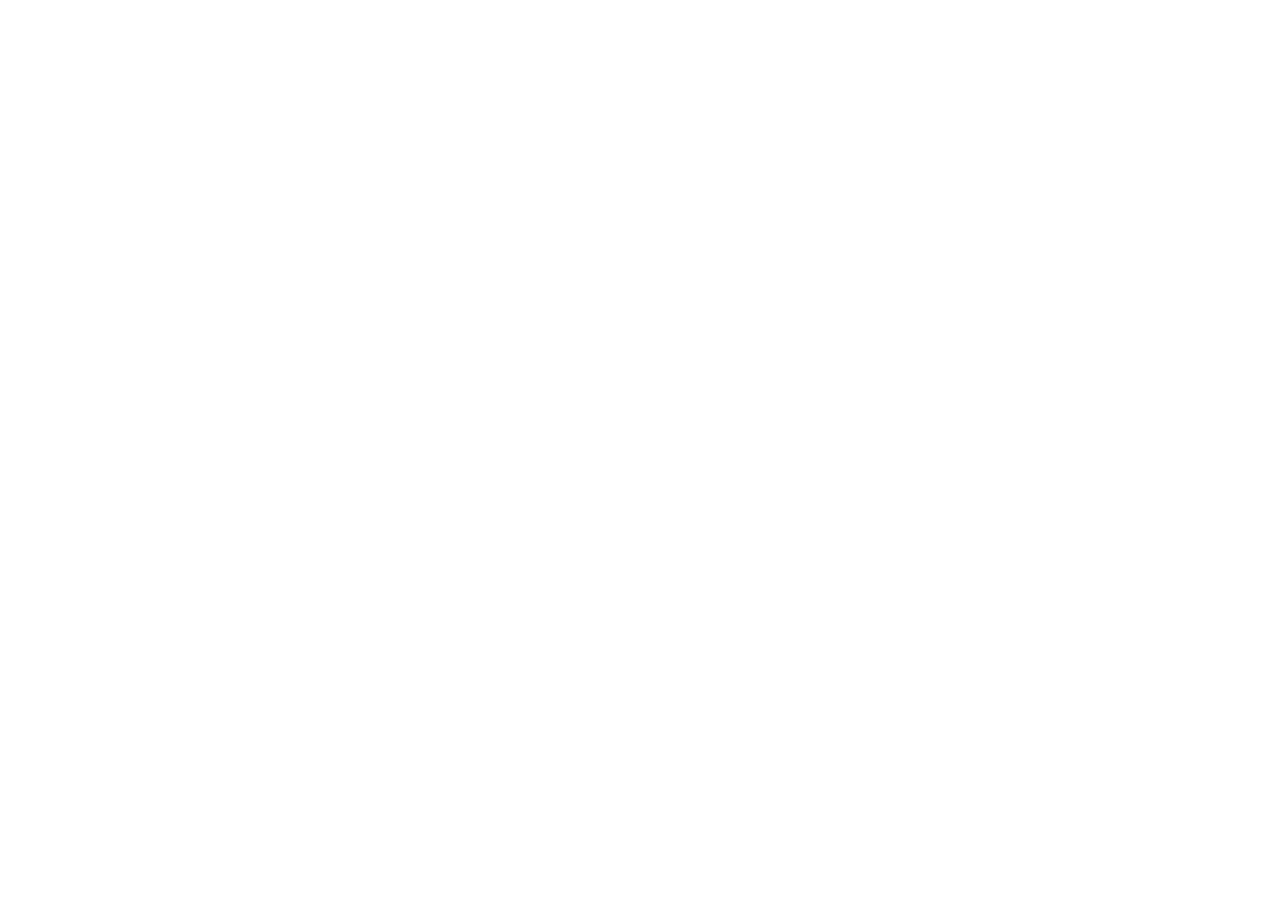
==== index.html @ 36c10747 "Starting the project..." ====
<!DOCTYPE html>
<html lang="en">
<head>
    <meta charset="UTF-8">
    <meta name="viewport" content="width=device-width, initial-scale=1.0">
    <title>StudyMind - AI Study Companion</title>
</head>
<body>
    
</body>
</html>
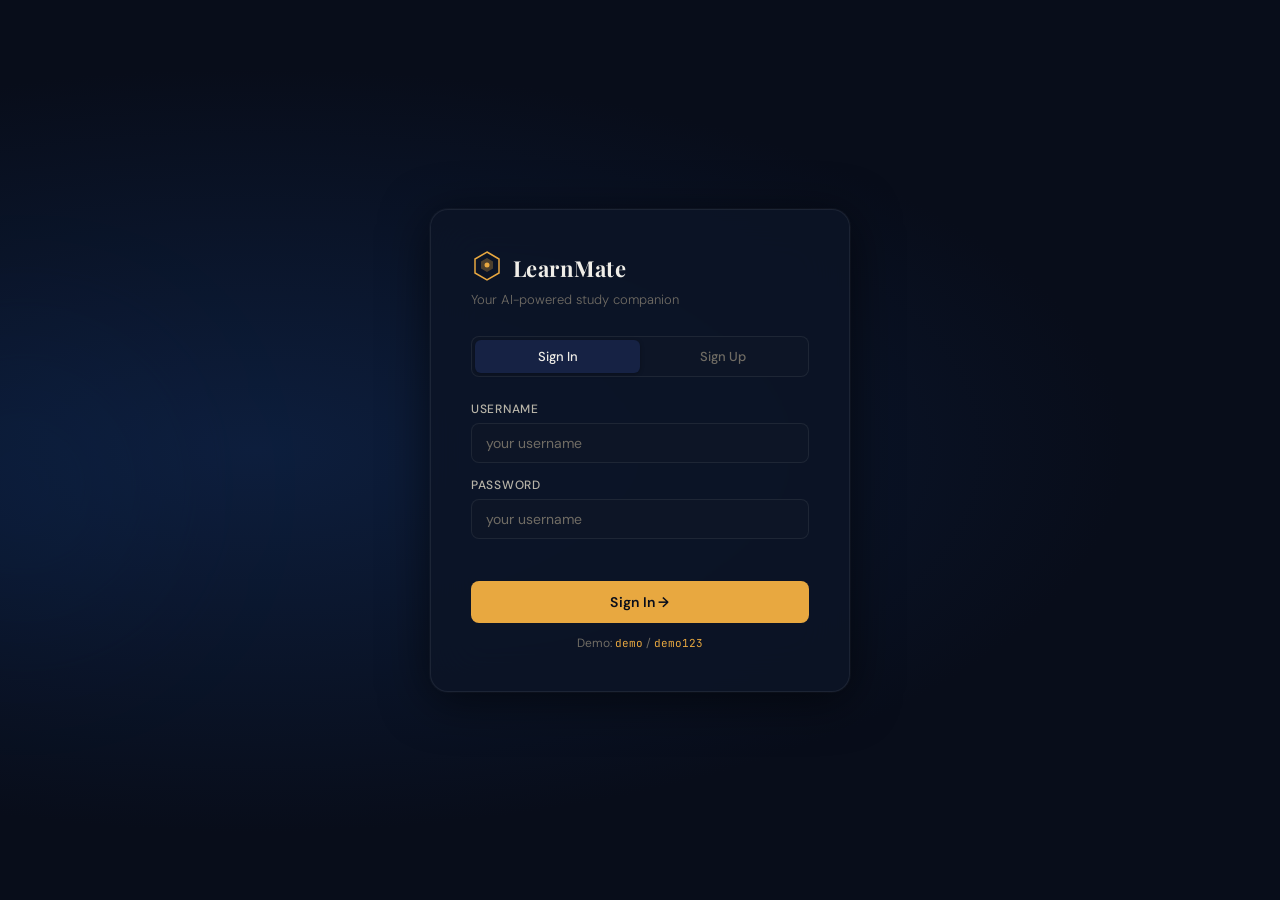
==== commit aa498824: "Finished the login and sign up" ====
--- a/index.html
+++ b/index.html
@@ -3,9 +3,70 @@
 <head>
     <meta charset="UTF-8">
     <meta name="viewport" content="width=device-width, initial-scale=1.0">
-    <title>StudyMind - AI Study Companion</title>
+    <title>LearnMate - AI Study Companion</title>
+    <link rel="preconnect" href="https://fonts.googleapis.com" />
+    <link href="https://fonts.googleapis.com/css2?family=Playfair+Display:wght@500;600;700&family=DM+Sans:wght@300;400;500;600&family=JetBrains+Mono:wght@400;500&display=swap" rel="stylesheet" />
+    <link rel="stylesheet" href="style.css" />
 </head>
 <body>
-    
+    <!-- Authentication Screen -->
+     <div class="auth-screen" id="auth-screen">
+        <div class="auth-bg">
+            <div class="auth-orb auth-orb-1"></div>
+            <div class="auth-orb auth-orb-2"></div>
+            <div class="auth-orb auth-orb-3"></div>
+        </div>
+
+        <div class="auth-card">
+            <div class="auth-brand">
+                <div class="auth-logo">
+                    <svg width="32" height="32" viewBox="0 0 32 32" fill="none">
+                        <path d="M16 2L28 9V23L16 30L4 23V9L16 2Z" stroke="var(--amber)" stroke-width="1.5" fill="none" />
+                        <path d="M16 8L22 11.5V18.5L16 22L10 18.5V11.5L16 8Z" fill="var(--amber)" opacity="0.3" />
+                        <circle cx="16" cy="15" r="2.5" fill="var(--amber)" />
+                    </svg>
+                </div>
+                <span class="auth-brand-name">LearnMate</span>
+            </div>
+            <p class="auth-tagline">Your AI-powered study companion</p>
+
+            <div class="auth-tabs">
+                <button class="auth-tab active" id="tab-login" onclick="switchTab('login')">Sign In</button>
+                <button class="auth-tab" id="tab-login" onclick="switchTab('signup')">Sign Up</button>
+            </div>
+
+            <div id="form-login" class="auth-form active">
+                <div class="field-group">
+                    <label class="field-label">Username</label>
+                    <input type="text" class="field-input" id="login-username" placeholder="your username" autocomplete="username">
+                </div>
+                <div class="field-group">
+                    <label class="field-label">Password</label>
+                    <input type="password" class="field-input" id="login-password" placeholder="your username" autocomplete="username">
+                </div>
+                <div class="auth-error" id="login-error"></div>
+                <button class="btn-primary" onclick="handleLogin()">Sign In →</button>
+                <p class="auth-demo-hint">Demo: <code>demo</code> / <code>demo123</code></p>
+            </div>
+
+            <div id="form-signup" class="auth-form">
+                <div class="field-group">
+                    <label class="field-label">Full Name</label>
+                    <input type="text" id="signup-name" class="field-input" placeholder="Your name"> 
+                </div>
+                <div class="field-group">
+                    <label class="field-label">Username</label>
+                    <input type="text" id="signup-name" class="field-input" placeholder="Your name"> 
+                </div>
+                <div class="field-group">
+                    <label class="field-label">Password</label>
+                    <input type="text" id="signup-name" class="field-input" placeholder="Your name"> 
+                </div>
+                <div class="auth-error" id="signup-error"></div>
+                <div class="auth-success" id="signup-success"></div>
+                <button class="btn-primary" onClick="handleSignup()">Create Account</button>
+            </div>
+        </div>
+     </div>
 </body>
 </html>
--- a/style.css
+++ b/style.css
@@ -0,0 +1,403 @@
+*,
+*::before,
+*::after {
+    box-sizing: border-box;
+    margin: 0;
+    padding: 0;
+}
+
+:root {
+    --navy-950: #080d1a;
+    --navy-900: #0d1526;
+    --navy-800: #111d35;
+    --navy-700: #162244;
+    --navy-600: #1e2f55;
+    --navy-500: #253665;
+    --amber: #e8a840;
+    --amber-dim: #c48a28;
+    --amber-glow: #e8a84022;
+    --emerald: #34d399;
+    --rose: #f87171;
+    --text-primary: #f0eee8;
+    --text-secondary: #b8b4a8;
+    --text-muted: #706c64;
+    --border: rgba(255,255,255,0.07);
+    --border-hover: rgba(232, 168, 64, 0.3);
+    --glass: rgba(12, 21, 38, 0.85);
+    --radius: 12px;
+    --radius-lg: 18px;
+    --shadow: 0 4px 24px rgba(0,0,0,0.4);
+    --shadow-lg: 0 8px 48px rgba(0,0,0,0.6);
+    --transition: 0.2s cubic-bezier(0.4, 0, 0.2, 1);
+}
+
+html {
+    font-size: 16px;
+}
+
+body {
+    font-family: 'DM Sans', sans-serif;
+    background: var(--navy-950);
+    color: var(--text-primary);
+    min-height: 100vh;
+    overflow: hidden;
+}
+
+.hidden {
+    display: none !important;
+}
+
+::-webkit-scrollbar { width: 4px; }
+::-webkit-scrollbar-track { background: transparent; }
+::-webkit-scrollbar-thumb { background: var(--navy-600); border-radius: 2px; }
+::-webkit-scrollbar-thumb:hover { background: var(--amber-dim); }
+
+.auth-screen {
+    min-height: 100vh;
+    display: flex;
+    align-items: center;
+    justify-content: center;
+    position: relative;
+    overflow: hidden;
+    background: radial-gradient(ellipse at 20% 50% , #0d1e3d 0%, var(--navy-950) 60%);
+}
+
+.auth-bg {
+    position: absolute;
+    inset:0;
+    pointer-events:none;
+}
+
+.auth-orb {
+    position:absolute;
+    border-radius:50%;
+    filter: blur(80px);
+    opacity: 0.25;
+    animation: orb-drift 8s ease-in-out infinite;
+}
+
+.auth-orb-1 { width: 400px; height: 400px; background: #1a3a6e; top: -100px; left: -100px; animation-delay: 0s; }
+.auth-orb-1 { width: 300px; height: 300px; background: #c48a28; bottom: -50px; right: 10%; animation-delay: -3s; }
+.auth-orb-1 { width: 250px; height: 250px; background: #0f2d5a; top: 40%; right: -80px; animation-delay: -6s; }
+
+
+@keyframes orb-drift {
+    0%, 100% {transform: translate(0,0) scale(1);}
+    33% {transform: translate(20px,-15px) scale(1.05);}
+    66% {transform: translate(-10px, 20px) scale(0.95);}
+}
+
+.auth-card {
+    background: var(--glass);
+    border: 1px solid var(--border);
+    border-radius: var(--radius-lg);
+    padding: 40px;
+    width: 100%;
+    max-width: 420px;
+    backdrop-filter: blur(24px);
+    box-shadow: var(--shadow-lg), 0 0 0 1px rgba(255,255,255, 0.04);
+    position: relative;
+    z-index: 1;
+    animation: card-in 0.5s cubic-bezier(0.4, 0, 0.2, 1);
+}
+
+@keyframes card-in {
+    from { opacity: 0; transform: translateY(20px) scale(0.97); }
+    to { opacity: 1; transform: translateY(0) scale(1); }
+}
+
+.auth-brand {
+    display:flex;
+    align-items: center;
+    gap: 10px;
+    margin-bottom: 4px;
+}
+.auth-brand-name {
+    font-family: 'Playfair Display', sans-serif;
+    font-size: 22px;
+    font-weight: 700;
+    color: var(--text-primary);
+    letter-spacing: 0.02em;
+}
+
+.auth-tagline {
+    font-size: 13px;
+    color: var(--text-muted);
+    margin-bottom: 28px;
+    font-weight: 300;
+}
+
+.auth-tabs {
+    display: flex;
+    gap: 0;
+    background: var(--navy-900);
+    border: 1px solid var(--border);
+    border-radius: 8px;
+    padding: 3px;
+    margin-bottom: 24px;
+}
+
+.auth-tab {
+    flex: 1;
+    padding: 8px;
+    border:none;
+    background: transparent;
+    color: var(--text-muted);
+    font-family: 'DM Sans', sans-serif;
+    font-size: 13px;
+    font-weight: 500;
+    border-radius: 6px;
+    cursor: pointer;
+    transition: var(--transition);
+}
+
+.auth-tab.active {
+    background: var(--navy-700);
+    color: var(--text-primary);
+    box-shadow: 0 1px 4px rgba(0,0,0,0.3);
+}
+
+.auth-form {display: none;}
+.auth-form.active {display: block; animation: fade-in 0.3s ease}
+
+@keyframes fade-in {
+    from {
+        opacity: 0;
+        transform: translateY(6px);
+    }
+    to {
+        opacity: 1;
+        transform: translateY(0);
+    }
+}
+
+.field-group {
+    margin-bottom: 14px;
+}
+
+.field-label {
+    display:block;
+    font-size: 12px;
+    font-weight: 500;
+    color: var(--text-secondary);
+    letter-spacing: 0.06em;
+    text-transform: uppercase;
+    margin-bottom: 6px;
+}
+
+.field-input{ 
+    width: 100%;
+    border-radius: 8px;
+    border: 1px solid var(--border);
+    background: var(--navy-900);
+    font-family: 'DM Sans', sans-serif;
+    font-size:14px;
+    padding: 10px 14px;
+    outline: none;
+    transition: var(--transition);
+}
+
+.field-input:focus {
+    border-color: var(--amber);
+    box-shadow: 0 0 0 3px var(--amber-glow);
+}
+
+.field-input::placeholder {
+    color: var(--text-muted)
+}
+
+select.field-input {
+    cursor: pointer;
+}
+
+.btn-primary {
+  width: 100%;
+  background: var(--amber);
+  color: var(--navy-950);
+  border: none;
+  border-radius: 8px;
+  padding: 12px;
+  font-family: 'DM Sans', sans-serif;
+  font-size: 14px;
+  font-weight: 600;
+  cursor: pointer;
+  transition: var(--transition);
+  letter-spacing: 0.02em;
+  margin-top: 4px;
+}
+.btn-primary:hover { background: #f0b84a; transform: translateY(-1px); box-shadow: 0 4px 16px rgba(232,168,64,0.35); }
+.btn-primary:active { transform: translateY(0); }
+
+.auth-error {
+    font-size: 12px;
+    color: var(--rose);
+    margin-bottom: 8px;
+    min-height: 16px;
+
+}
+
+.auth-success {
+    font-size: 12px;
+    color: var(--emerald);
+    margin-bottom: 8px;
+    min-height: 16px;
+    
+}
+
+.auth-demo-hint {
+    font-size: 12px;
+    color: var(--text-muted);
+    text-align: center;
+    margin-top: 12px;
+}
+
+.auth-demo-hint code {
+    font-family: 'JetBrains Mono', monospace;
+    color: var(--amber);
+    font-size: 11px;
+}
+
+.app-screen {
+    display: flex;
+    height: 100vh;
+    overflow: hidden;
+}
+
+.sidebar {
+    width: 220px;
+    flex-shrink:0;
+    background: var(--navy-900);
+    border-right: 1px solid var(--border);
+    display: flex;
+    flex-direction: column;
+    overflow: hidden;
+}
+
+.sidebar-header {
+    padding: 20px 16px 16px;
+    border-bottom: 1px solid var(--border);
+}
+
+.sidebar-brand {
+    display: flex;
+    align-items: center;
+    gap: 8px;
+    font-family: 'Playfair Display', serif;
+    font-size: 16px;
+    font-weight: 600;
+    color: var(--text-primary);
+}
+
+.sidebar-section {
+    padding: 16px 10px 8px ;
+}
+
+.sidebar-section-label {
+    font-size:10px;
+    font-weight: 600;
+    color: vaR(--text-muted);
+    letter-spacing: 0.1em;
+    text-transform:uppercase;
+    padding: 0 6px;
+    margin-bottom: 6px;
+}
+
+.sidebar-item {
+    display: flex;
+    align-items: center;
+    gap: 8px;
+    width: 100%;
+    padding: 9px 10px;
+    border: none;
+    background: transparent;
+    color: var(--text-secondary);
+    font-family: 'DM Sans', sans-serif;
+    font-size: 13px;
+    font-weight: 400;
+    border-radius: 8px;
+    cursor:pointer;
+    text-align:left;
+    transition:var(--transition);
+    margin-bottom: 2px;
+}
+
+.sidebar-item:hover {
+    background: var(--navy-800);
+    color: var(--text-primary);
+}
+
+.sidebar-item.active {
+    background: var(--amber-glow);
+    color: var(--amber);
+    border: 1px solid rgba(232, 168, 64, 0.15);
+}
+
+.sidebar-item.small {
+    font-size: 12px;
+    padding: 7px 10px;
+    color: var(--text-muted);
+}
+
+.sidebar-item.small:hover {
+    color: var(--text-primary)
+}
+
+.sidebar-footer {
+    margin-top: auto;
+    padding: 12px 10px;
+    border-top: 1px solid var(--border);
+    display:flex;
+    align-items: center;
+    gap: 8px;
+}
+
+.user-badge {
+    display: flex;
+    align-items : center;
+    gap: 8px; 
+    flex: 1;
+    min-width: 0;
+}
+
+.user-avatar {
+    width: 30px;
+    height: 30px;
+    color: var(--amber);
+    border-radius: 50%;
+    display: flex;
+    align-items: center;
+    justify-content: center;
+    font-size: 12px;
+    font-weight: 700;
+    flex-shrink: 0;
+}
+
+.user-info {
+    display: flex;
+    flex-direction: column;
+    min-width: 0;
+}
+
+.user-name {
+    font-size: 12px;
+    font-weight: 500;
+    color: var(--text-primary);
+    truncate: ellipsis;
+    white-space: nowrap;
+}
+
+.logout-btn {
+    background: transparent;
+    border:none;
+    color: var(--text-muted);
+    cursor: pointer; 
+    padding: 6px;
+    border-radius: 6px;
+    transition: var(--transition);
+    flex-shrink: 0;
+}
+
+.logout-btn:hover {
+    background: var(--navy-800);
+    color: var(--rose);
+}
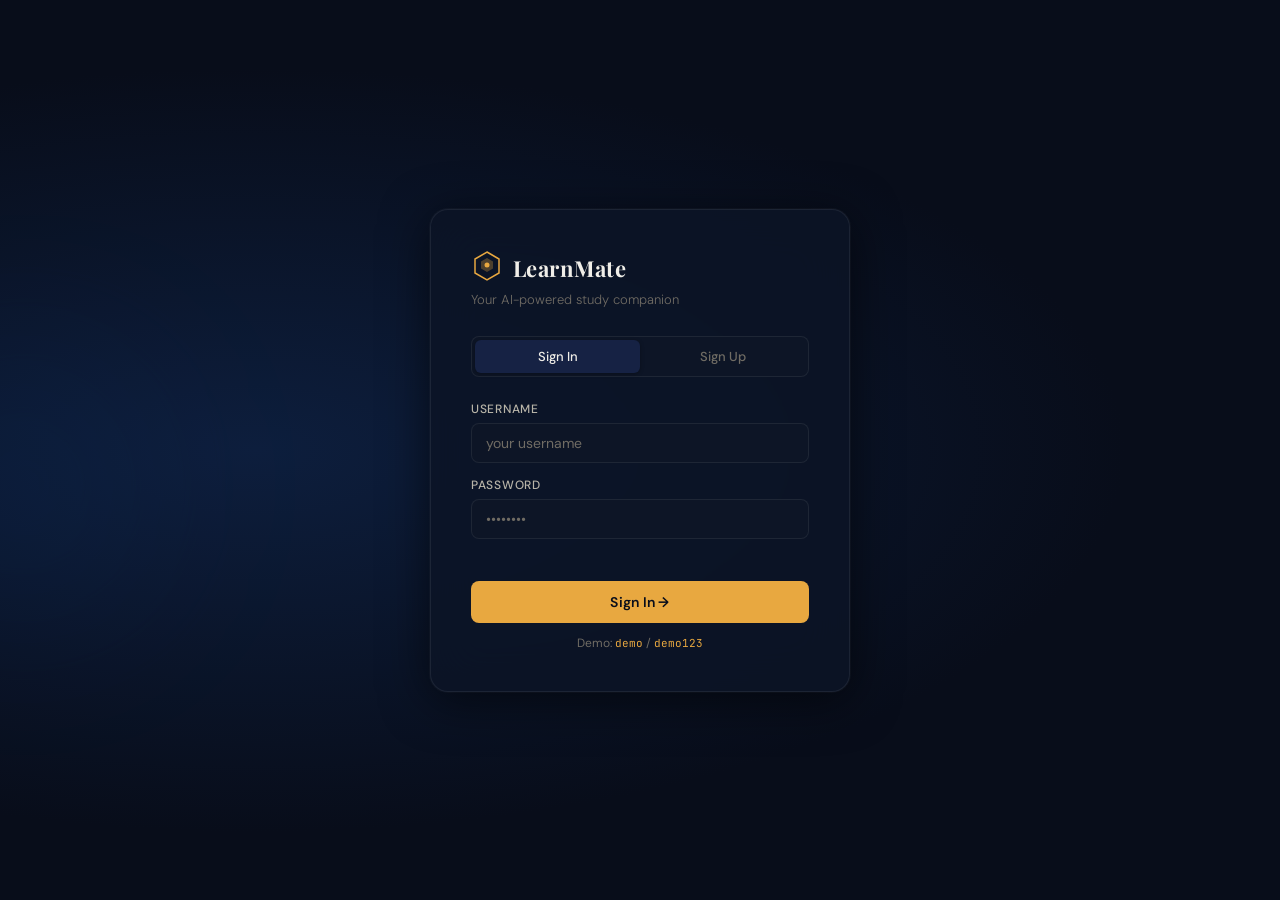
==== commit 192d355a: "Finishing the structure and the styling of the website." ====
--- a/index.html
+++ b/index.html
@@ -10,63 +10,226 @@
 </head>
 <body>
     <!-- Authentication Screen -->
-     <div class="auth-screen" id="auth-screen">
+    <div id="auth-screen" class="auth-screen">
         <div class="auth-bg">
-            <div class="auth-orb auth-orb-1"></div>
-            <div class="auth-orb auth-orb-2"></div>
-            <div class="auth-orb auth-orb-3"></div>
+        <div class="auth-orb auth-orb-1"></div>
+        <div class="auth-orb auth-orb-2"></div>
+        <div class="auth-orb auth-orb-3"></div>
         </div>
 
         <div class="auth-card">
-            <div class="auth-brand">
-                <div class="auth-logo">
-                    <svg width="32" height="32" viewBox="0 0 32 32" fill="none">
+        <div class="auth-brand">
+            <div class="auth-logo">
+            <svg width="32" height="32" viewBox="0 0 32 32" fill="none">
+                <path d="M16 2L28 9V23L16 30L4 23V9L16 2Z" stroke="var(--amber)" stroke-width="1.5" fill="none"/>
+                <path d="M16 8L22 11.5V18.5L16 22L10 18.5V11.5L16 8Z" fill="var(--amber)" opacity="0.3"/>
+                <circle cx="16" cy="15" r="2.5" fill="var(--amber)"/>
+            </svg>
+            </div>
+            <span class="auth-brand-name">LearnMate</span>
+        </div>
+        <p class="auth-tagline">Your AI-powered study companion</p>
+
+        <!-- Tab switcher -->
+        <div class="auth-tabs">
+            <button class="auth-tab active" id="tab-login" onclick="switchTab('login')">Sign In</button>
+            <button class="auth-tab" id="tab-signup" onclick="switchTab('signup')">Sign Up</button>
+        </div>
+
+        <!-- Login Form -->
+        <div id="form-login" class="auth-form active">
+            <div class="field-group">
+            <label class="field-label">Username</label>
+            <input type="text" id="login-username" class="field-input" placeholder="your username" autocomplete="username" />
+            </div>
+            <div class="field-group">
+            <label class="field-label">Password</label>
+            <input type="password" id="login-password" class="field-input" placeholder="••••••••" autocomplete="current-password" />
+            </div>
+            <div class="auth-error" id="login-error"></div>
+            <button class="btn-primary" onclick="handleLogin()">Sign In →</button>
+            <p class="auth-demo-hint">Demo: <code>demo</code> / <code>demo123</code></p>
+        </div>
+
+        <!-- Signup Form -->
+        <div id="form-signup" class="auth-form">
+            <div class="field-group">
+            <label class="field-label">Full Name</label>
+            <input type="text" id="signup-name" class="field-input" placeholder="Your name" />
+            </div>
+            <div class="field-group">
+            <label class="field-label">Username</label>
+            <input type="text" id="signup-username" class="field-input" placeholder="choose a username" />
+            </div>
+            <div class="field-group">
+            <label class="field-label">Password</label>
+            <input type="password" id="signup-password" class="field-input" placeholder="min 6 characters" />
+            </div>
+            <div class="auth-error" id="signup-error"></div>
+            <div class="auth-success" id="signup-success"></div>
+            <button class="btn-primary" onclick="handleSignup()">Create Account →</button>
+        </div>
+        </div>
+    </div>
+
+    <!-- App Screen -->
+    <div id="app-screen" class="app-screen hidden">
+        <aside class="sidebar">
+            <div class="sidebar-header">
+                <div class="sidebar-brand">
+                    <svg width="24" height="24" viewBox="0 0 0 32 32" fill="none">
                         <path d="M16 2L28 9V23L16 30L4 23V9L16 2Z" stroke="var(--amber)" stroke-width="1.5" fill="none" />
-                        <path d="M16 8L22 11.5V18.5L16 22L10 18.5V11.5L16 8Z" fill="var(--amber)" opacity="0.3" />
-                        <circle cx="16" cy="15" r="2.5" fill="var(--amber)" />
+                        <circle cx="16" cy="15" r="2.5" fill="var(--amber)"/>
                     </svg>
-                </div>
-                <span class="auth-brand-name">LearnMate</span>
-            </div>
-            <p class="auth-tagline">Your AI-powered study companion</p>
-
-            <div class="auth-tabs">
-                <button class="auth-tab active" id="tab-login" onclick="switchTab('login')">Sign In</button>
-                <button class="auth-tab" id="tab-login" onclick="switchTab('signup')">Sign Up</button>
-            </div>
-
-            <div id="form-login" class="auth-form active">
-                <div class="field-group">
-                    <label class="field-label">Username</label>
-                    <input type="text" class="field-input" id="login-username" placeholder="your username" autocomplete="username">
-                </div>
-                <div class="field-group">
-                    <label class="field-label">Password</label>
-                    <input type="password" class="field-input" id="login-password" placeholder="your username" autocomplete="username">
-                </div>
-                <div class="auth-error" id="login-error"></div>
-                <button class="btn-primary" onclick="handleLogin()">Sign In →</button>
-                <p class="auth-demo-hint">Demo: <code>demo</code> / <code>demo123</code></p>
-            </div>
-
-            <div id="form-signup" class="auth-form">
-                <div class="field-group">
-                    <label class="field-label">Full Name</label>
-                    <input type="text" id="signup-name" class="field-input" placeholder="Your name"> 
-                </div>
-                <div class="field-group">
-                    <label class="field-label">Username</label>
-                    <input type="text" id="signup-name" class="field-input" placeholder="Your name"> 
-                </div>
-                <div class="field-group">
-                    <label class="field-label">Password</label>
-                    <input type="text" id="signup-name" class="field-input" placeholder="Your name"> 
-                </div>
-                <div class="auth-error" id="signup-error"></div>
-                <div class="auth-success" id="signup-success"></div>
-                <button class="btn-primary" onClick="handleSignup()">Create Account</button>
-            </div>
-        </div>
-     </div>
+                    <span>LearnMate</span>
+                </div>
+            </div>
+
+            <div class="sidebar-section">
+                <p class="sidebar-section-label">Study Tools</p>
+                <button class="sidebar-item active" onclick="setMode('chat')">
+                <svg width="16" height="16" viewBox="0 0 24 24" fill="none" stroke="currentColor" stroke-width="1.8"><path d="M21 15a2 2 0 01-2 2H7l-4 4V5a2 2 0 012-2h14a2 2 0 012 2z"/></svg>
+                AI Tutor
+                </button>
+                <button class="sidebar-item" onclick="setMode('flashcard')">
+                <svg width="16" height="16" viewBox="0 0 24 24" fill="none" stroke="currentColor" stroke-width="1.8"><rect x="2" y="5" width="20" height="14" rx="2"/><line x1="2" y1="10" x2="22" y2="10"/></svg>
+                Flashcards
+                </button>
+                <button class="sidebar-item" onclick="setMode('timer')">
+                <svg width="16" height="16" viewBox="0 0 24 24" fill="none" stroke="currentColor" stroke-width="1.8"><circle cx="12" cy="12" r="9"/><polyline points="12 6 12 12 16 14"/></svg>
+                Focus Timer
+                </button>
+            </div>
+
+            <div class="sidebar-footer">
+                <div class="user-badge">
+                    <div class="user-avatar" id="sidebar-avatar">D</div>
+                    <div class="user-info">
+                        <span class="user-name" id="sidebar-name">Demo user</span>
+                        <span class="user-plan" id="sidebar-name">Free Plan</span>
+                    </div>
+                </div>
+                <button class="logout-btn" onClick="handleLogout()" title="Sign out">
+                    <svg width="16" height="16" viewBox="0 0 24 24" fill="none" stroke="currentColor" stroke-width="1.8"><path d="M9 21H5a2 2 0 01-2-2V5a2 2 0 012-2h4"/><polyline points="16 17 21 12 16 7"/><line x1="21" y1="12" x2="9" y2="12"/></svg>
+                </button>
+            </div>
+        </aside>
+
+        <main class="main-content">
+            <div class="view active" id="view-chat">
+                <div class="chat-header">
+                    <div>
+                        <h1 class="chat-title">AI Tutor</h1>
+                        <p class="chat-subtitle">Power by Groq· <span id="model-badge">llama-3.3-70b-versatile</span></p>
+                    </div>
+                    <div class="chat-header-actions">
+                        <button class="icon-btn" onClick="clearChat()" title="Clear chat">
+                            <svg width="16" height="16" viewBox="0 0 24 24" fill="none" stroke="currentColor" stroke-width="1.8"><polyline points="3 6 5 6 21 6"/><path d="M19 6l-1 14H6L5 6"/><path d="M10 11v6M14 11v6"/></svg>
+                        </button>
+                    </div>
+                </div>
+
+                <div class="api-banner" id="api-banner">
+                    <svg width="16" height="16" viewBox="0 0 24 24" fill="none" stroke="currentColor" stroke-width="1.8"><circle cx="12" cy="12" r="10"/><line x1="12" y1="8" x2="12" y2="12"/><line x1="12" y1="16" x2="12.01" y2="16"/></svg>
+                    <span>Enter your <strong>Groq API key</strong> to start chatting</span>
+                    <div class="api-key-input-wrap">
+                        <input type="password" id="api-key-input" placehorlder="gsk..." class="api-key-field">
+                        <button class="btn-sm" onClick="saveApiKey()">Save</button>
+                    </div>
+                </div>
+
+                <div class="messages-area" id="messages-area">
+                    <div class="welcome-state" id="welcome-state">
+                        <div class="welcome-icon">
+                            <svg width="40" height="40" viewBox="0 0 32 32" fill="none">
+                                <path d="M16 2L28 9V23L16 30L4 23V9L16 2Z" stroke="var(--amber)" stroke-width="1.2" fill="none"/>
+                                <path d="M16 8L22 11.5V18.5L16 22L10 18.5V11.5L16 8Z" fill="var(--amber)" opacity="0.2"/>
+                                <circle cx="16" cy="15" r="3" fill="var(--amber)"/>
+                            </svg>
+                        </div>
+                        <h2 class="welcome-title">What are we studying today?</h2>
+                        <p class="welcome-sub">Asl anything, or pick a prompt below to get started.</p>
+                        <div class="prompt-grid">
+                            <button class="prompt-chip" onclick="injectPrompt('Explain this concept like I\'m 16: photosynthesis')">🌱 Explain photosynthesis simply</button>
+                            <button class="prompt-chip" onclick="injectPrompt('Create 5 quiz questions about the French Revolution')">📋 Quiz me on French Revolution</button>
+                            <button class="prompt-chip" onclick="injectPrompt('Help me write a study plan for exams in 2 weeks')">🗓 Build my study plan</button>
+                            <button class="prompt-chip" onclick="injectPrompt('Summarize the key ideas of Newton\'s laws of motion')">⚡ Newton\'s laws summary</button>
+                            <button class="prompt-chip" onclick="injectPrompt('What are the most effective study techniques backed by science?')">🧠 Best study techniques</button>
+                            <button class="prompt-chip" onclick="injectPrompt('Explain the difference between mitosis and meiosis')">🔬 Mitosis vs meiosis</button>
+                        </div>
+                    </div>
+                </div>
+
+                <div class="input-area">
+                    <div class="input-wrap">
+                        <textarea id="chat-input" class="chat-textarea" placeholder="Ask your AI tutor anything..." rows="1" onkeydown="handleKey(event)" oninput="autoResize(this)"></textarea>
+                        <button class="send-btn" id="send-btn" onclick="sendMessage()">
+                            <svg width="18" height="18" viewBox="0 0 24 24" fill="none" stroke="currentColor" stroke-width="2"><line x1="22" y1="2" x2="11" y2="13"/><polygon points="22 2 15 22 11 13 2 9 22 2"/></svg>
+                        </button>
+                    </div>
+                    <p class="input-hint">Press <kbd>Enter</kbd> to send | <kbd>Shift+Enter</kbd> for new line</p>
+                </div>
+            </div>
+
+            <div id="view-flashcard" class="view">
+                <div class="chat-header">
+                    <div><h1 class="chat-title">Flashcard Generator</h1><p class="chat-subtitle">AI-generated study cards.</p></div>
+                </div>
+                <div class="tool-body">
+                    <div class="tool-card">
+                        <label class="field-label">Topic to generate flashcards for</label>
+                        <input type="text" class="field-input" id="flashcard-topic" placeholder="For example: Photosynthesis, World war II, Python loop...">
+                        <div class="field-group" style="margin-top: 12px">
+                            <label for="" class="field-label">Number of cards</label>
+                            <select name="" id="flashcards-count" class="field-input">
+                                <option>5</option>
+                                <option selected>10</option>
+                                <option>15</option>
+                                <option>20</option>
+                                <option>40</option>
+                            </select>
+                        </div>
+                        <button class="btn-primary" style="margin-top:16px" onClick="generateFlashcards()">Generate Cards</button>
+                    </div>
+                    <div id="flashcard-output" class="flashcard-output"></div>
+                </div>
+            </div>
+
+
+            <div class="view" id="view-timer">
+                <div class="chat-header">
+                    <div><h1 class="chat-title">Focus Timer</h1></div>
+                </div>
+                <div class="tool-body timer-body">
+                    <div class="timer-card">
+                        <div class="timer-mode-tabs">
+                            <button class="timer-tab active" onclick="setTimerMode(25, this)">Pomodoro</button>
+                            <button class="timer-tab" onclick="setTimerMode(5, this)">Short Break</button>
+                            <button class="timer-tab" onclick="setTimerMode(15, this)">Long Break</button>
+                        </div>
+                        <div class="timer-display" id="timer-display">25:00</div>
+                        <div class="timer-label" id="timer-label">Focus Time</div>
+                        <div class="timer-controls">
+                            <button class="btn-primary" id="timer-btn" onclick="toggleTimer()">Start</button>
+                            <button class="btn-ghost" onclick="resetTimer()">Reset</button>
+                        </div>
+                        <div class="pomodoro-count">
+                            <span class="pomodoro-dot filled"></span>
+                            <span class="pomodoro-dot"></span>
+                            <span class="pomodoro-dot"></span>
+                            <span class="pomodoro-dot"></span>
+                            <p style="margin-top: 8px; font-size:12px; color:var(--text-muted)">Session 1 of 4</p>
+                        </div>
+                    </div>
+                </div>
+            </div>
+        </main>
+    </div>
+
+  <script src="js/config.js"></script>
+  <script src="js/auth.js"></script>
+  <script src="js/chat.js"></script>
+  <script src="js/flashcards.js"></script>
+  <script src="js/timer.js"></script>
 </body>
 </html>
--- a/style.css
+++ b/style.css
@@ -400,4 +400,672 @@
 .logout-btn:hover {
     background: var(--navy-800);
     color: var(--rose);
+}
+
+/* Main Content  */
+
+.main-content {
+    flex:1;
+    display: flex;
+    flex-direction: column;
+    overflow:hidden;
+}
+
+.view {
+    display: none;
+    flex-direction: column;
+    height: 100%;
+    overflow: hidden;
+}
+
+.view.active {
+    display: flex;
+}
+
+.chat-header {
+    display: flex;
+    align-items: center;
+    justify-content: space-between;
+    padding: 20px 28px 16px;
+    border-bottom: 1px solid var(--border);
+    flex-shrink: 0;
+}
+
+.chat-title {
+    font-family: 'Playfair Display', serif;
+    font-size: 20px;
+    font-weight: 600;
+    color: var(--texxt-primary);
+}
+
+.chat-subtitle {
+    font-size: 12px;
+    color: var(--text-muted);
+    margin-top: 2px;
+}
+
+#model-badge {
+    font-family: 'JetBrains Mono', monospace;
+    font-size: 10px;
+    background: var(--navy-800);
+    border:1px solid var(--border);
+    padding: 2px 6px;
+    border-radius: 4px;
+    color: var(--amber);
+}
+
+.chat-header-action {
+    display:flex;
+    gap:8px
+}
+
+.icon-btn {
+    background: transparent;
+    border: 1px solid var(--border);
+    color: var(--text-muted);
+    padding: 7px;
+    border-radius: 8px;
+    cursor: pointer;
+    transition: var(--transition);
+    display:flex;
+    align-items : center;
+}
+
+.icon-btn:hover {
+    background: var(--navy-800);
+    color: var(--text-primary);
+    border-color: var(--border-hovers);
+}
+
+/* API  */
+
+.api-banner {
+    display: flex;
+    align-items: center;
+    gap:10px;
+    background: var(--amber-glow);
+    border:1px solid rgba(232,168,64,0.2);
+    border-radius: 10px;
+    margin: 12px 24px;
+    padding: 12px 16px;
+    font-size: 13px;
+    color: var(--text-secondary);
+    flex-shrink: 0;
+    flex-wrap: wrap;
+}
+
+.api-banner svg {
+    color: var(--amber);
+    flex-shrink: 0;
+}
+
+.api-banner span {
+    flex:1;
+    min-width: 180px;
+}
+
+.api-key-input-wrap {
+    display:flex;
+    gap: 8px;
+    flex:1;
+    min-width:220px;
+}
+
+.api-key-field {
+    flex:1;
+    background: var(--navy-900);
+    border:1px solid var(--border);
+    border-radius: 6px;
+    color: var(--text-primary);
+    font-family: 'JetBrains Mono', monospace;
+    font-size: 12px;
+    padding: 6px 10px;
+    outline: none;
+}
+
+.api-key-field:focus {
+    border-color: var(--amber)
+}
+
+.btn-sm {
+    background: var(--amber);
+    color:var(--navy-950);
+    border:none;
+    border-radius: 6px;
+    padding: 6px 14px;
+    font-size: 12px;font-weight: 600; 
+    cursor: pointer;
+    font-family: 'DM Sans', sans-serif;
+    transition: var(--transition);
+    white-space:nowrap
+}
+
+.btn-sm:hover {
+    background: #f0b84a;
+}
+
+.messages-area {
+    flex:1;
+    overflow-y: auto;
+    padding: 20px 28px;
+    display: flex;
+    flex-direction: column;
+    gap: 4px;
+}
+
+.welcome-state {
+    text-align:center;
+    margin: auto;
+    max-width: 560px;
+    padding: 20px 0;
+}
+
+.welcome-icon {
+    width: 72px;
+    height: 72px;
+    background: var(--amber-glow);
+    border: 1px solid rgba(232,168,64, 0.2);
+    border-radius: 50%;
+    display:flex;
+    align-items: center;
+    justify-content: center;
+    margin: 0 auto 20px;
+}
+
+.welcome-title {
+    font-family: 'Playfair Display', serif;
+    font-size: 24px;
+    font-weight: 600;
+    color: var(--text-primary);
+    margin-bottom: 8px;
+}
+
+
+.welcome-sub {
+    font-size: 14px;
+    color: var(--text-muted);
+    margin-bottom: 28px;
+}
+
+.prompt-grid {
+    display: grid;
+    grid-template-columns: 1fr 1fr;
+    gap: 10px
+}
+
+.project-chip {
+    background: var(--navy-800);
+    border: 1px solid var(--border);
+    border-radius: 10px;
+    padding: 12px 14px;
+    color: var(--text-secondary);
+    font-family: 'DM Sans', sans-serif;
+    font-size: 13px;
+    text-align: left;
+    cursor: pointer;
+    transition: var(--transition);
+    line-height: 1.4;
+}
+
+.prompt-chip:hover {
+    background: var(--navy-700);
+    border-color: var(--border-hover);
+    color: var(--text-primary);
+    transform: translateY(-1px);
+}
+
+/* Messages */
+
+.message {
+    display: flex;
+    gap: 12px;
+    max-width: 820px;
+    animation: msg-in 0.25s ease;
+}
+
+@keyframes msg-in {
+    from {
+        opacity: 0;
+        transform: translateY(6px);
+    } to {
+        opacity: 1;
+        transform: translateY(0);
+    }
+}
+
+.message.user {
+    align-self: flex-end;
+    flex-direction: row-reverse;
+}
+
+.msg-avater {
+    width: 28px;
+    height: 28px;
+    border-radius: 50%;
+    display: flex;
+    align-items: center;
+    justify-content: center;
+    font-size: 11px;
+    font-weight: 700;
+    flex-shrink: 0;
+    margin-top: 4px;
+}
+
+
+.message.user .msg-avatar {
+    background: var(--amber);
+    color: var(--navy-950);
+}
+
+.message.assistant .msg-avatar {
+    background: var(--navy-700);
+    border: 1px solid var(--border);
+    color: var(--amber);
+}
+
+.msg-bubble{ 
+    padding: 12px 16px;
+    border-radius: 14px;
+    font-size: 14px;
+    line-height: 1.65;
+    max-width: calc(100% - 50px);
+}
+
+.message.user .msg-bubble {
+    background: var(--navy-700);
+    border: 1px solid var(--border);
+    border-bottom-right-radius: 4px;
+    color: var(--text-primary);
+}
+
+.message.assistant .msg-bubble {
+    background: var(--navy-800);
+    border: 1px solid var(--border);
+    border-bottom-left-radius: 4px;
+    color: var(--text-primary);
+}
+
+.msg-bubble strong {
+    color: var(--amber);
+    font-weight: 600;
+}
+
+.msg-bubble code {
+    font-family: 'JetBrains Mono', monospace;
+    font-size: 12px;
+    background: var(--navy-900);
+    border: 1px solid var(--border);
+    padding: 1px 5px;
+    border-radius: 4px;
+    color: var(--emerald);
+}
+
+.msg-bubble pre {
+    background: var(--navy-900);
+    border: 1px solid var(--border);
+    border-radius: 8px;
+    padding: 12px;
+    overflow-x: auto;
+    margin: 8px 0;
+    font-family: 'JetBrains Mono', monospace;
+    font-size: 12px;
+    color: var(--emerald);
+}
+
+.msg-bubble ul, .msg-bubble ol {
+    padding-left: 20px;
+    margin: 6px 0;
+}
+
+.msg-bubble li {
+    margin: 3px 0;
+}
+
+.msg-bubble h3 {
+    font-family: 'Playfair Display', serif; 
+    color: var(--amber);
+    margin: 10px 0 4px;
+    font-size: 15px;
+}
+
+.typing-bubble {
+    display:flex;
+    gap: 5px;
+    align-items: center;
+    padding: 14px 18px;
+}
+
+.typing-dot {
+    width: 7px;
+    height: 7px;
+    background: var(--text-muted);
+    border-radius: 50%;
+    animation: bounce 1.2s ease-in-out infinite;
+}
+
+.typing-dot:nth-child(2) {
+    animation-delay: 0.2s
+}
+.typing-dot:nth-child(3) {
+    animation-delay: 0.4s
+}
+
+@keyframes bounce {
+    0%, 60%, 100% {
+        transform :translateY(0);
+    } 30% {
+        transform: translateY(-6px);
+        opacity: 0.7;
+    }
+}
+
+.input-area {
+    padding: 14px 24px 18px;
+    border-top: 1px solid var(--border);
+    flex-shrink: 0;
+}
+.input-wrap {
+    display: flex;
+    align-items: flex-end;
+    gap: 10px;
+    background: var(--navy-800);
+    border: 1px solid var(--border);
+    border-radius: var(--radius);
+    padding: 10px 12px;
+    transition: var(--transition);
+}
+
+.input-wrap:focus-within {
+    border-color:rgba(232, 168, 64, 0.4);
+    box-shadow: 0 0 0 3px var(--amber-glow);
+}
+
+.chat-textarea {
+    flex:1;
+    background: transparent;
+    border:none;
+    color:var(--text-primary);
+    font-family: 'DM Sans', sans-serif;
+    font-size: 14px;
+    line-height: 1.5;
+    resize: none;
+    outline: none;
+    max-height: 140px;
+    overflow-y: auto;
+}
+.chat-textarea::placeholder {
+    color: var(--text-muted)
+}
+
+.send-btn {
+    background: var(--amber);
+    color: var(--navy-950);
+    border:none; 
+    border-radius: 8px;
+    width: 36px;
+    height: 36px;
+    display: flex;
+    align-items: center;
+    justify-content: center;
+    cursor:pointer;
+    flex-shrink: 0;
+    transition: var(--transition);
+}
+
+.send-btn:hover {
+    background: #f0b84a;
+    transform: scale(1.05);
+}
+
+.send-btn:disabled {
+    background: var(--navy-600);
+    color: var(--text-muted);
+    transform:none;
+    cursor: not-allowed;
+}
+
+.input-hint {
+    font-size: 11px; 
+    color: var(--text-muted);
+    margin-top: 7px; text-align: center;
+}
+
+.input-hint kbd {
+    background: var(--navy-800);
+    border:1px solid var(--border);
+    border-radius: 3px;
+    padding: 1px 5px;
+    font-size: 10px;
+    font-family: 'JetBrains Mono', monospace;
+    color: var(--text-secondary);
+}
+
+
+.tool-body {
+    flex:1;
+    overflow-y: auto;
+    padding: 24px 28px;
+    display:flex;
+    flex-direction: column;
+    gap: 20px;
+}
+
+.tool-card {
+    background: var(--navy-800);
+    border: 1px solid var(--border);
+    border-radius: var(--radius-lg);
+    padding: 24px;
+    max-width: 600px;
+}
+
+.flashcard-output {
+    display: flex;
+    flex-direction: column;
+    gap: 10px;
+    max-width: 600px;
+}
+
+.flashcard {
+    background: var(--navy-800);
+    border: 1px solid var(--border);
+    border-radius: var(--radius);
+    overflow: hidden;
+    cursor: pointer;
+    transition: var(--transition);
+}
+
+.flashcard:hover {
+    border-color: var(--border-hover);
+    transform: translateY(-1px);
+}
+
+.fc-front {
+    padding: 14px 18px;
+    font-weight: 500;
+    font-size: 14px;
+    color: var(--text-primary);
+    display: flex;
+    align-items: center;
+    justify-content: space-between;
+    gap:12px;
+}
+
+.fc-front::after {
+    content:'▾';
+    color: var(--text-muted);
+    font-size: 12px;
+    flex-shrink: 0;
+    transition: var(--transition);
+}
+
+.flashcard.open .fc-front::after {
+    transform: rotate(180deg);
+}
+
+.fc-back {
+    padding: 12px 18px 14px;
+    font-size: 13px;
+    color: var(--text-secondary);
+    border-top: 1px solid var(--border);
+    background: var(--navy-900);
+    display:none;
+    line-height:1.6;
+}
+
+.flashcard.open .fc-back {
+    display: block;
+    animation: fade-in 0.2s ease;
+}
+
+.fc-badge {
+    font-size: 10px;
+    font-family: 'JetBrains Mono', monospace;
+    color: var(--amber);
+    background: var(--amber-glow);
+    border: 1px solid rgba(232, 168, 64, 0.15);
+    padding: 2px 7px;
+    border-radius: 4px;
+    flex-shrink: 0;
+}
+
+.timer-body {
+    align-items:center;
+    justify-content: center;
+}
+
+.timer-card {
+    background: var(--navy-800);
+    border: 1px solid var(--border);
+    border-radius: var(--radius-lg);
+    padding: 40px 48px;
+    text-align: center;
+    max-width: 360px;
+    width: 100%;
+}
+
+.timer-mode-tabs {
+    display: flex;
+    gap: 4px;
+    background: var(--navy-900);
+    border: 1px solid var(--border);
+    border-radius: 8px;
+    padding: 3px;
+    margin-bottom: 36px
+}
+
+.timer-tab {
+    flex:1;
+    padding: 7px 6px;
+    border: none;
+    background: transparent;
+    color: var(--text-muted);
+    font-family: 'DM Sans', sans-serif;
+    font-size: 12px;
+    font-weight: 500;
+    border-radius: 6px;
+    cursor: pointer;
+    transition: var(--transition)
+}
+
+.timer-tab.active {
+    background: var(--navy-700);
+    color: var(--text-primary);
+}
+
+.timer-display {
+    font-family: 'Playfair Display', serif;
+    font-size: 72px;
+    font-weight: 700;
+    color: var(--text-primary);
+    letter-spacing: 0.02em;
+    line-height: 1;
+    margin-bottom: 8px;
+}
+
+.timer-label {
+    font-size: 13px;
+    color: var(--text-muted);
+    margin-bottom: 32px;
+}
+
+.timer-controls {
+    display: flex;
+    gap: 10px;
+    justify-content: center;
+    margin-bottom: 28px;
+}
+
+.timer-controls .btn-primary {
+    width: auto;
+    padding: 12px 32px;
+}
+
+.btn-ghost {
+    background: transparent;
+    border: 1px solid var(--border);
+    color: var(--text-secondary);
+    border: 8px;
+    padding: 12px 24px;
+    font-family: 'DM Sans', sans-serif;
+    font-size: 14px;
+    font-weight: 500;
+    cursor: pointer;
+    transition: var(--transition)
+}
+
+.btn-ghost:hover {
+    background: var(--navy-700);
+    border-color: var(--border-hover);
+    color: var(--text-primary);
+}
+
+.pomodoro-count {
+    display:flex;
+    gap:8px;
+    align-items: center;
+    justify-content:center;
+    flex-wrap: wrap;
+}
+
+.pomodoro-dot {
+    width: 10px;
+    height: 10px;
+    border-radius: 50%;
+    background: var(--navy-600);
+    border: 1px solid var(--border);
+    transition: var(--transition);
+}
+
+.pomodoro-dot.filled {
+    background: var(--amber);
+    border-color:var(--amber);
+}
+
+
+/* Loeading */
+
+.spinner {
+    width: 16px;
+    height: 16px;
+    border: 2px solid var(--border);
+    border-top-color: var(--amber);
+    border-radius: 50%;
+    animation: spin 0.7s linear infinite;
+    display: inline-block;
+}
+
+@keyframes spin {
+    to {
+        transform: rotate(360deg)
+    }
+}
+
+@media (max-width: 640px) {
+    .sidebar {width: 56px}
+    .sidebar-brand span, .sidebar-item span, .sidebar-section-label,
+    .user-info, .sidebar-section-label { display: none; }
+    .sidebar-item { justify-content: center; padding: 10px; }
+    .prompt-grid { grid-template-columns: 1fr; }
+    .auth-card { margin: 16px; padding: 28px 20px; }
+    .timer-display { font-size: 56px; }
 }
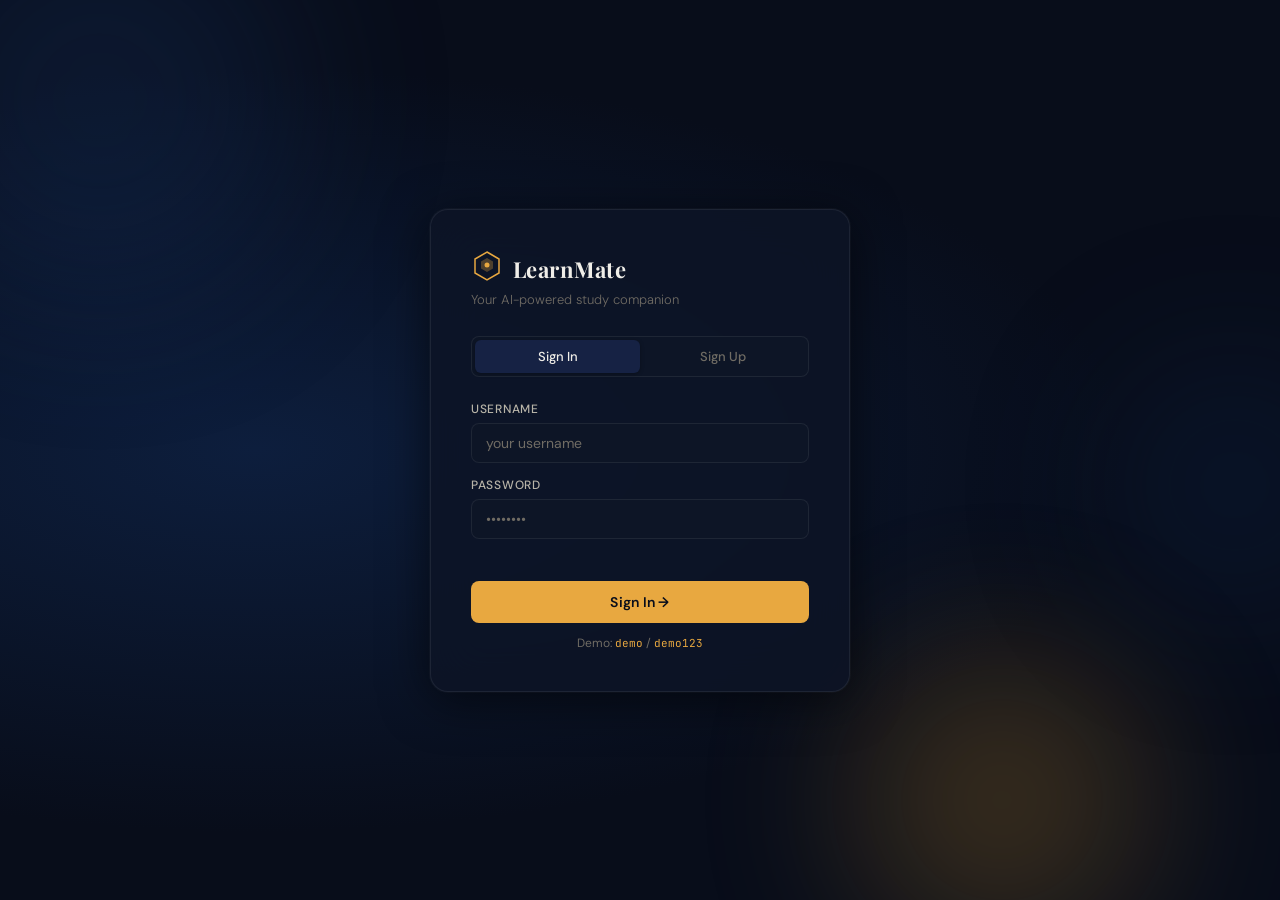
==== commit 5247a7a7: "Adding new feature (Note taker)" ====
--- a/index.html
+++ b/index.html
@@ -1,235 +1,321 @@
 <!DOCTYPE html>
 <html lang="en">
 <head>
-    <meta charset="UTF-8">
-    <meta name="viewport" content="width=device-width, initial-scale=1.0">
-    <title>LearnMate - AI Study Companion</title>
-    <link rel="preconnect" href="https://fonts.googleapis.com" />
-    <link href="https://fonts.googleapis.com/css2?family=Playfair+Display:wght@500;600;700&family=DM+Sans:wght@300;400;500;600&family=JetBrains+Mono:wght@400;500&display=swap" rel="stylesheet" />
-    <link rel="stylesheet" href="style.css" />
+  <meta charset="UTF-8" />
+  <meta name="viewport" content="width=device-width, initial-scale=1.0" />
+  <title>LearnMate — AI Study Companion</title>
+  <link rel="preconnect" href="https://fonts.googleapis.com" />
+  <link href="https://fonts.googleapis.com/css2?family=Playfair+Display:wght@500;600;700&family=DM+Sans:wght@300;400;500;600&family=JetBrains+Mono:wght@400;500&display=swap" rel="stylesheet" />
+  <link rel="stylesheet" href="style.css" />
 </head>
 <body>
-    <!-- Authentication Screen -->
-    <div id="auth-screen" class="auth-screen">
-        <div class="auth-bg">
-        <div class="auth-orb auth-orb-1"></div>
-        <div class="auth-orb auth-orb-2"></div>
-        <div class="auth-orb auth-orb-3"></div>
-        </div>
-
-        <div class="auth-card">
-        <div class="auth-brand">
-            <div class="auth-logo">
-            <svg width="32" height="32" viewBox="0 0 32 32" fill="none">
-                <path d="M16 2L28 9V23L16 30L4 23V9L16 2Z" stroke="var(--amber)" stroke-width="1.5" fill="none"/>
-                <path d="M16 8L22 11.5V18.5L16 22L10 18.5V11.5L16 8Z" fill="var(--amber)" opacity="0.3"/>
-                <circle cx="16" cy="15" r="2.5" fill="var(--amber)"/>
-            </svg>
-            </div>
-            <span class="auth-brand-name">LearnMate</span>
-        </div>
-        <p class="auth-tagline">Your AI-powered study companion</p>
-
-        <!-- Tab switcher -->
-        <div class="auth-tabs">
-            <button class="auth-tab active" id="tab-login" onclick="switchTab('login')">Sign In</button>
-            <button class="auth-tab" id="tab-signup" onclick="switchTab('signup')">Sign Up</button>
-        </div>
-
-        <!-- Login Form -->
-        <div id="form-login" class="auth-form active">
-            <div class="field-group">
-            <label class="field-label">Username</label>
-            <input type="text" id="login-username" class="field-input" placeholder="your username" autocomplete="username" />
-            </div>
-            <div class="field-group">
-            <label class="field-label">Password</label>
-            <input type="password" id="login-password" class="field-input" placeholder="••••••••" autocomplete="current-password" />
-            </div>
-            <div class="auth-error" id="login-error"></div>
-            <button class="btn-primary" onclick="handleLogin()">Sign In →</button>
-            <p class="auth-demo-hint">Demo: <code>demo</code> / <code>demo123</code></p>
-        </div>
-
-        <!-- Signup Form -->
-        <div id="form-signup" class="auth-form">
-            <div class="field-group">
-            <label class="field-label">Full Name</label>
-            <input type="text" id="signup-name" class="field-input" placeholder="Your name" />
-            </div>
-            <div class="field-group">
-            <label class="field-label">Username</label>
-            <input type="text" id="signup-username" class="field-input" placeholder="choose a username" />
-            </div>
-            <div class="field-group">
-            <label class="field-label">Password</label>
-            <input type="password" id="signup-password" class="field-input" placeholder="min 6 characters" />
-            </div>
-            <div class="auth-error" id="signup-error"></div>
-            <div class="auth-success" id="signup-success"></div>
-            <button class="btn-primary" onclick="handleSignup()">Create Account →</button>
-        </div>
-        </div>
+
+  <!-- ══════════════════════════════════════
+       AUTH SCREEN
+  ══════════════════════════════════════ -->
+  <div id="auth-screen" class="auth-screen">
+    <div class="auth-bg">
+      <div class="auth-orb auth-orb-1"></div>
+      <div class="auth-orb auth-orb-2"></div>
+      <div class="auth-orb auth-orb-3"></div>
     </div>
 
-    <!-- App Screen -->
-    <div id="app-screen" class="app-screen hidden">
-        <aside class="sidebar">
-            <div class="sidebar-header">
-                <div class="sidebar-brand">
-                    <svg width="24" height="24" viewBox="0 0 0 32 32" fill="none">
-                        <path d="M16 2L28 9V23L16 30L4 23V9L16 2Z" stroke="var(--amber)" stroke-width="1.5" fill="none" />
-                        <circle cx="16" cy="15" r="2.5" fill="var(--amber)"/>
-                    </svg>
-                    <span>LearnMate</span>
-                </div>
-            </div>
-
-            <div class="sidebar-section">
-                <p class="sidebar-section-label">Study Tools</p>
-                <button class="sidebar-item active" onclick="setMode('chat')">
-                <svg width="16" height="16" viewBox="0 0 24 24" fill="none" stroke="currentColor" stroke-width="1.8"><path d="M21 15a2 2 0 01-2 2H7l-4 4V5a2 2 0 012-2h14a2 2 0 012 2z"/></svg>
-                AI Tutor
-                </button>
-                <button class="sidebar-item" onclick="setMode('flashcard')">
-                <svg width="16" height="16" viewBox="0 0 24 24" fill="none" stroke="currentColor" stroke-width="1.8"><rect x="2" y="5" width="20" height="14" rx="2"/><line x1="2" y1="10" x2="22" y2="10"/></svg>
-                Flashcards
-                </button>
-                <button class="sidebar-item" onclick="setMode('timer')">
-                <svg width="16" height="16" viewBox="0 0 24 24" fill="none" stroke="currentColor" stroke-width="1.8"><circle cx="12" cy="12" r="9"/><polyline points="12 6 12 12 16 14"/></svg>
-                Focus Timer
-                </button>
-            </div>
-
-            <div class="sidebar-footer">
-                <div class="user-badge">
-                    <div class="user-avatar" id="sidebar-avatar">D</div>
-                    <div class="user-info">
-                        <span class="user-name" id="sidebar-name">Demo user</span>
-                        <span class="user-plan" id="sidebar-name">Free Plan</span>
-                    </div>
-                </div>
-                <button class="logout-btn" onClick="handleLogout()" title="Sign out">
-                    <svg width="16" height="16" viewBox="0 0 24 24" fill="none" stroke="currentColor" stroke-width="1.8"><path d="M9 21H5a2 2 0 01-2-2V5a2 2 0 012-2h4"/><polyline points="16 17 21 12 16 7"/><line x1="21" y1="12" x2="9" y2="12"/></svg>
-                </button>
-            </div>
-        </aside>
-
-        <main class="main-content">
-            <div class="view active" id="view-chat">
-                <div class="chat-header">
-                    <div>
-                        <h1 class="chat-title">AI Tutor</h1>
-                        <p class="chat-subtitle">Power by Groq· <span id="model-badge">llama-3.3-70b-versatile</span></p>
-                    </div>
-                    <div class="chat-header-actions">
-                        <button class="icon-btn" onClick="clearChat()" title="Clear chat">
-                            <svg width="16" height="16" viewBox="0 0 24 24" fill="none" stroke="currentColor" stroke-width="1.8"><polyline points="3 6 5 6 21 6"/><path d="M19 6l-1 14H6L5 6"/><path d="M10 11v6M14 11v6"/></svg>
-                        </button>
-                    </div>
-                </div>
-
-                <div class="api-banner" id="api-banner">
-                    <svg width="16" height="16" viewBox="0 0 24 24" fill="none" stroke="currentColor" stroke-width="1.8"><circle cx="12" cy="12" r="10"/><line x1="12" y1="8" x2="12" y2="12"/><line x1="12" y1="16" x2="12.01" y2="16"/></svg>
-                    <span>Enter your <strong>Groq API key</strong> to start chatting</span>
-                    <div class="api-key-input-wrap">
-                        <input type="password" id="api-key-input" placehorlder="gsk..." class="api-key-field">
-                        <button class="btn-sm" onClick="saveApiKey()">Save</button>
-                    </div>
-                </div>
-
-                <div class="messages-area" id="messages-area">
-                    <div class="welcome-state" id="welcome-state">
-                        <div class="welcome-icon">
-                            <svg width="40" height="40" viewBox="0 0 32 32" fill="none">
-                                <path d="M16 2L28 9V23L16 30L4 23V9L16 2Z" stroke="var(--amber)" stroke-width="1.2" fill="none"/>
-                                <path d="M16 8L22 11.5V18.5L16 22L10 18.5V11.5L16 8Z" fill="var(--amber)" opacity="0.2"/>
-                                <circle cx="16" cy="15" r="3" fill="var(--amber)"/>
-                            </svg>
-                        </div>
-                        <h2 class="welcome-title">What are we studying today?</h2>
-                        <p class="welcome-sub">Asl anything, or pick a prompt below to get started.</p>
-                        <div class="prompt-grid">
-                            <button class="prompt-chip" onclick="injectPrompt('Explain this concept like I\'m 16: photosynthesis')">🌱 Explain photosynthesis simply</button>
-                            <button class="prompt-chip" onclick="injectPrompt('Create 5 quiz questions about the French Revolution')">📋 Quiz me on French Revolution</button>
-                            <button class="prompt-chip" onclick="injectPrompt('Help me write a study plan for exams in 2 weeks')">🗓 Build my study plan</button>
-                            <button class="prompt-chip" onclick="injectPrompt('Summarize the key ideas of Newton\'s laws of motion')">⚡ Newton\'s laws summary</button>
-                            <button class="prompt-chip" onclick="injectPrompt('What are the most effective study techniques backed by science?')">🧠 Best study techniques</button>
-                            <button class="prompt-chip" onclick="injectPrompt('Explain the difference between mitosis and meiosis')">🔬 Mitosis vs meiosis</button>
-                        </div>
-                    </div>
-                </div>
-
-                <div class="input-area">
-                    <div class="input-wrap">
-                        <textarea id="chat-input" class="chat-textarea" placeholder="Ask your AI tutor anything..." rows="1" onkeydown="handleKey(event)" oninput="autoResize(this)"></textarea>
-                        <button class="send-btn" id="send-btn" onclick="sendMessage()">
-                            <svg width="18" height="18" viewBox="0 0 24 24" fill="none" stroke="currentColor" stroke-width="2"><line x1="22" y1="2" x2="11" y2="13"/><polygon points="22 2 15 22 11 13 2 9 22 2"/></svg>
-                        </button>
-                    </div>
-                    <p class="input-hint">Press <kbd>Enter</kbd> to send | <kbd>Shift+Enter</kbd> for new line</p>
-                </div>
-            </div>
-
-            <div id="view-flashcard" class="view">
-                <div class="chat-header">
-                    <div><h1 class="chat-title">Flashcard Generator</h1><p class="chat-subtitle">AI-generated study cards.</p></div>
-                </div>
-                <div class="tool-body">
-                    <div class="tool-card">
-                        <label class="field-label">Topic to generate flashcards for</label>
-                        <input type="text" class="field-input" id="flashcard-topic" placeholder="For example: Photosynthesis, World war II, Python loop...">
-                        <div class="field-group" style="margin-top: 12px">
-                            <label for="" class="field-label">Number of cards</label>
-                            <select name="" id="flashcards-count" class="field-input">
-                                <option>5</option>
-                                <option selected>10</option>
-                                <option>15</option>
-                                <option>20</option>
-                                <option>40</option>
-                            </select>
-                        </div>
-                        <button class="btn-primary" style="margin-top:16px" onClick="generateFlashcards()">Generate Cards</button>
-                    </div>
-                    <div id="flashcard-output" class="flashcard-output"></div>
-                </div>
-            </div>
-
-
-            <div class="view" id="view-timer">
-                <div class="chat-header">
-                    <div><h1 class="chat-title">Focus Timer</h1></div>
-                </div>
-                <div class="tool-body timer-body">
-                    <div class="timer-card">
-                        <div class="timer-mode-tabs">
-                            <button class="timer-tab active" onclick="setTimerMode(25, this)">Pomodoro</button>
-                            <button class="timer-tab" onclick="setTimerMode(5, this)">Short Break</button>
-                            <button class="timer-tab" onclick="setTimerMode(15, this)">Long Break</button>
-                        </div>
-                        <div class="timer-display" id="timer-display">25:00</div>
-                        <div class="timer-label" id="timer-label">Focus Time</div>
-                        <div class="timer-controls">
-                            <button class="btn-primary" id="timer-btn" onclick="toggleTimer()">Start</button>
-                            <button class="btn-ghost" onclick="resetTimer()">Reset</button>
-                        </div>
-                        <div class="pomodoro-count">
-                            <span class="pomodoro-dot filled"></span>
-                            <span class="pomodoro-dot"></span>
-                            <span class="pomodoro-dot"></span>
-                            <span class="pomodoro-dot"></span>
-                            <p style="margin-top: 8px; font-size:12px; color:var(--text-muted)">Session 1 of 4</p>
-                        </div>
-                    </div>
-                </div>
-            </div>
-        </main>
+    <div class="auth-card">
+      <div class="auth-brand">
+        <div class="auth-logo">
+          <svg width="32" height="32" viewBox="0 0 32 32" fill="none">
+            <path d="M16 2L28 9V23L16 30L4 23V9L16 2Z" stroke="var(--amber)" stroke-width="1.5" fill="none"/>
+            <path d="M16 8L22 11.5V18.5L16 22L10 18.5V11.5L16 8Z" fill="var(--amber)" opacity="0.3"/>
+            <circle cx="16" cy="15" r="2.5" fill="var(--amber)"/>
+          </svg>
+        </div>
+        <span class="auth-brand-name">LearnMate</span>
+      </div>
+      <p class="auth-tagline">Your AI-powered study companion</p>
+
+      <!-- Tab switcher -->
+      <div class="auth-tabs">
+        <button class="auth-tab active" id="tab-login" onclick="switchTab('login')">Sign In</button>
+        <button class="auth-tab" id="tab-signup" onclick="switchTab('signup')">Sign Up</button>
+      </div>
+
+      <!-- Login Form -->
+      <div id="form-login" class="auth-form active">
+        <div class="field-group">
+          <label class="field-label">Username</label>
+          <input type="text" id="login-username" class="field-input" placeholder="your username" autocomplete="username" />
+        </div>
+        <div class="field-group">
+          <label class="field-label">Password</label>
+          <input type="password" id="login-password" class="field-input" placeholder="••••••••" autocomplete="current-password" />
+        </div>
+        <div class="auth-error" id="login-error"></div>
+        <button class="btn-primary" onclick="handleLogin()">Sign In →</button>
+        <p class="auth-demo-hint">Demo: <code>demo</code> / <code>demo123</code></p>
+      </div>
+
+      <!-- Signup Form -->
+      <div id="form-signup" class="auth-form">
+        <div class="field-group">
+          <label class="field-label">Full Name</label>
+          <input type="text" id="signup-name" class="field-input" placeholder="Your name" />
+        </div>
+        <div class="field-group">
+          <label class="field-label">Username</label>
+          <input type="text" id="signup-username" class="field-input" placeholder="choose a username" />
+        </div>
+        <div class="field-group">
+          <label class="field-label">Password</label>
+          <input type="password" id="signup-password" class="field-input" placeholder="min 6 characters" />
+        </div>
+        <div class="auth-error" id="signup-error"></div>
+        <div class="auth-success" id="signup-success"></div>
+        <button class="btn-primary" onclick="handleSignup()">Create Account →</button>
+      </div>
     </div>
+  </div>
+
+  <!-- ══════════════════════════════════════
+       APP SCREEN (Dashboard + Chat)
+  ══════════════════════════════════════ -->
+  <div id="app-screen" class="app-screen hidden">
+
+    <!-- Sidebar -->
+    <aside class="sidebar">
+      <div class="sidebar-header">
+        <div class="sidebar-brand">
+          <svg width="24" height="24" viewBox="0 0 32 32" fill="none">
+            <path d="M16 2L28 9V23L16 30L4 23V9L16 2Z" stroke="var(--amber)" stroke-width="1.5" fill="none"/>
+            <circle cx="16" cy="15" r="2.5" fill="var(--amber)"/>
+          </svg>
+          <span>LearnMate</span>
+        </div>
+      </div>
+
+      <div class="sidebar-section">
+        <p class="sidebar-section-label">Study Tools</p>
+        <button class="sidebar-item active" onclick="setMode('chat')">
+          <svg width="16" height="16" viewBox="0 0 24 24" fill="none" stroke="currentColor" stroke-width="1.8"><path d="M21 15a2 2 0 01-2 2H7l-4 4V5a2 2 0 012-2h14a2 2 0 012 2z"/></svg>
+          AI Tutor
+        </button>
+        <button class="sidebar-item" onclick="setMode('flashcard')">
+          <svg width="16" height="16" viewBox="0 0 24 24" fill="none" stroke="currentColor" stroke-width="1.8"><rect x="2" y="5" width="20" height="14" rx="2"/><line x1="2" y1="10" x2="22" y2="10"/></svg>
+          Flashcards
+        </button>
+        <button class="sidebar-item" onclick="setMode('timer')">
+          <svg width="16" height="16" viewBox="0 0 24 24" fill="none" stroke="currentColor" stroke-width="1.8"><circle cx="12" cy="12" r="9"/><polyline points="12 6 12 12 16 14"/></svg>
+          Focus Timer
+        </button>
+        
+        <button class="sidebar-item" onclick="setMode('quiz')">
+            <svg width="16" height="16" viewBox="0 0 24 24" fill="none" stroke="currentColor" stroke-width="1.8"><circle cx="12" cy="12" r="10"/><path d="M9.09 9a3 3 0 015.83 1c0 2-3 3-3 3"/><line x1="12" y1="17" x2="12.01" y2="17"/></svg>
+            Quiz Mode
+        </button>
+        <button class="sidebar-item" onclick="setMode('notes')">
+            <svg width="16" height="16" viewBox="0 0 24 24" fill="none" stroke="currentColor" stroke-width="1.8"><path d="M14 2H6a2 2 0 00-2 2v16a2 2 0 002 2h12a2 2 0 002-2V8z"/><polyline points="14 2 14 8 20 8"/><line x1="16" y1="13" x2="8" y2="13"/><line x1="16" y1="17" x2="8" y2="17"/></svg>
+            Notes
+        </button>
+        <button class="sidebar-item" onclick="setMode('summarizer')">
+            <svg width="16" height="16" viewBox="0 0 24 24" fill="none" stroke="currentColor" stroke-width="1.8"><line x1="21" y1="10" x2="7" y2="10"/><line x1="21" y1="6" x2="3" y2="6"/><line x1="21" y1="14" x2="3" y2="14"/><line x1="21" y1="18" x2="7" y2="18"/></svg>
+            Summarizer
+        </button>
+        <button class="sidebar-item" onclick="setMode('progrss')">
+            <svg width="16" height="16" viewBox="0 0 24 24" fill="none" stroke="currentColor" stroke-width="1.8"><line x1="18" y1="20" x2="18" y2="10"/><line x1="12" y1="20" x2="12" y2="4"/><line x1="6" y1="20" x2="6" y2="14"/></svg>
+            Progress
+        </button>
+
+      </div>
+
+      <div class="sidebar-section">
+        <p class="sidebar-section-label">Quick Topics</p>
+        <button class="sidebar-item small" onclick="injectPrompt('Help me understand quantum mechanics basics')">⚛ Physics</button>
+        <button class="sidebar-item small" onclick="injectPrompt('Explain calculus derivatives step by step')">∫ Math</button>
+        <button class="sidebar-item small" onclick="injectPrompt('Summarize World War II key events')">📜 History</button>
+        <button class="sidebar-item small" onclick="injectPrompt('Explain DNA replication process')">🧬 Biology</button>
+        <button class="sidebar-item small" onclick="injectPrompt('Teach me Python fundamentals')">💻 CS</button>
+      </div>
+
+      <div class="sidebar-footer">
+        <div class="user-badge">
+          <div class="user-avatar" id="sidebar-avatar">D</div>
+          <div class="user-info">
+            <span class="user-name" id="sidebar-name">Demo User</span>
+            <span class="user-plan">Free Plan</span>
+          </div>
+        </div>
+        <button class="logout-btn" onclick="handleLogout()" title="Sign out">
+          <svg width="16" height="16" viewBox="0 0 24 24" fill="none" stroke="currentColor" stroke-width="1.8"><path d="M9 21H5a2 2 0 01-2-2V5a2 2 0 012-2h4"/><polyline points="16 17 21 12 16 7"/><line x1="21" y1="12" x2="9" y2="12"/></svg>
+        </button>
+      </div>
+    </aside>
+
+    <!-- Main Content -->
+    <main class="main-content">
+
+      <!-- ── CHAT VIEW ── -->
+      <div id="view-chat" class="view active">
+        <div class="chat-header">
+          <div>
+            <h1 class="chat-title">AI Tutor</h1>
+            <p class="chat-subtitle">Powered by Groq · <span id="model-badge">llama-3.3-70b-versatile</span></p>
+          </div>
+          <div class="chat-header-actions">
+            <button class="icon-btn" onclick="clearChat()" title="Clear chat">
+              <svg width="16" height="16" viewBox="0 0 24 24" fill="none" stroke="currentColor" stroke-width="1.8"><polyline points="3 6 5 6 21 6"/><path d="M19 6l-1 14H6L5 6"/><path d="M10 11v6M14 11v6"/></svg>
+            </button>
+          </div>
+        </div>
+
+        <!-- API Key Banner -->
+        <div class="api-banner" id="api-banner">
+          <svg width="16" height="16" viewBox="0 0 24 24" fill="none" stroke="currentColor" stroke-width="1.8"><circle cx="12" cy="12" r="10"/><line x1="12" y1="8" x2="12" y2="12"/><line x1="12" y1="16" x2="12.01" y2="16"/></svg>
+          <span>Enter your <strong>Groq API key</strong> to start chatting</span>
+          <div class="api-key-input-wrap">
+            <input type="password" id="api-key-input" placeholder="gsk_..." class="api-key-field" />
+            <button class="btn-sm" onclick="saveApiKey()">Save</button>
+          </div>
+        </div>
+
+        <!-- Messages -->
+        <div class="messages-area" id="messages-area">
+          <div class="welcome-state" id="welcome-state">
+            <div class="welcome-icon">
+              <svg width="40" height="40" viewBox="0 0 32 32" fill="none">
+                <path d="M16 2L28 9V23L16 30L4 23V9L16 2Z" stroke="var(--amber)" stroke-width="1.2" fill="none"/>
+                <path d="M16 8L22 11.5V18.5L16 22L10 18.5V11.5L16 8Z" fill="var(--amber)" opacity="0.2"/>
+                <circle cx="16" cy="15" r="3" fill="var(--amber)"/>
+              </svg>
+            </div>
+            <h2 class="welcome-title">What are we studying today?</h2>
+            <p class="welcome-sub">Ask anything, or pick a prompt below to get started.</p>
+            <div class="prompt-grid">
+              <button class="prompt-chip" onclick="injectPrompt('Explain this concept like I\'m 16: photosynthesis')">🌱 Explain photosynthesis simply</button>
+              <button class="prompt-chip" onclick="injectPrompt('Create 5 quiz questions about the French Revolution')">📋 Quiz me on French Revolution</button>
+              <button class="prompt-chip" onclick="injectPrompt('Help me write a study plan for exams in 2 weeks')">🗓 Build my study plan</button>
+              <button class="prompt-chip" onclick="injectPrompt('Summarize the key ideas of Newton\'s laws of motion')">⚡ Newton\'s laws summary</button>
+              <button class="prompt-chip" onclick="injectPrompt('What are the most effective study techniques backed by science?')">🧠 Best study techniques</button>
+              <button class="prompt-chip" onclick="injectPrompt('Explain the difference between mitosis and meiosis')">🔬 Mitosis vs meiosis</button>
+            </div>
+          </div>
+        </div>
+
+        <!-- Input Area -->
+        <div class="input-area">
+          <div class="input-wrap">
+            <textarea id="chat-input" class="chat-textarea" placeholder="Ask your AI tutor anything..." rows="1" onkeydown="handleKey(event)" oninput="autoResize(this)"></textarea>
+            <button class="send-btn" id="send-btn" onclick="sendMessage()">
+              <svg width="18" height="18" viewBox="0 0 24 24" fill="none" stroke="currentColor" stroke-width="2"><line x1="22" y1="2" x2="11" y2="13"/><polygon points="22 2 15 22 11 13 2 9 22 2"/></svg>
+            </button>
+          </div>
+          <p class="input-hint">Press <kbd>Enter</kbd> to send · <kbd>Shift+Enter</kbd> for new line</p>
+        </div>
+      </div>
+
+      <!-- ── FLASHCARD VIEW ── -->
+      <div id="view-flashcard" class="view">
+        <div class="chat-header">
+          <div><h1 class="chat-title">Flashcard Generator</h1><p class="chat-subtitle">AI-generated study cards</p></div>
+        </div>
+        <div class="tool-body">
+          <div class="tool-card">
+            <label class="field-label">Topic to generate flashcards for</label>
+            <input type="text" id="flashcard-topic" class="field-input" placeholder="e.g. Photosynthesis, World War II, Python loops..." />
+            <div class="field-group" style="margin-top:12px">
+              <label class="field-label">Number of cards</label>
+              <select id="flashcard-count" class="field-input">
+                <option>5</option><option selected>10</option><option>15</option>
+              </select>
+            </div>
+            <button class="btn-primary" style="margin-top:16px" onclick="generateFlashcards()">Generate Cards</button>
+          </div>
+          <div id="flashcard-output" class="flashcard-output"></div>
+        </div>
+      </div>
+
+      <!-- ── TIMER VIEW ── -->
+      <div id="view-timer" class="view">
+        <div class="chat-header">
+          <div><h1 class="chat-title">Focus Timer</h1><p class="chat-subtitle">Pomodoro technique</p></div>
+        </div>
+        <div class="tool-body timer-body">
+          <div class="timer-card">
+            <div class="timer-mode-tabs">
+              <button class="timer-tab active" onclick="setTimerMode(25, this)">Pomodoro</button>
+              <button class="timer-tab" onclick="setTimerMode(5, this)">Short Break</button>
+              <button class="timer-tab" onclick="setTimerMode(15, this)">Long Break</button>
+            </div>
+            <div class="timer-display" id="timer-display">25:00</div>
+            <div class="timer-label" id="timer-label">Focus Time</div>
+            <div class="timer-controls">
+              <button class="btn-primary" id="timer-btn" onclick="toggleTimer()">Start</button>
+              <button class="btn-ghost" onclick="resetTimer()">Reset</button>
+            </div>
+            <div class="pomodoro-count">
+              <span class="pomodoro-dot filled"></span>
+              <span class="pomodoro-dot"></span>
+              <span class="pomodoro-dot"></span>
+              <span class="pomodoro-dot"></span>
+              <p style="margin-top:8px;font-size:12px;color:var(--text-muted)">Session 1 of 4</p>
+            </div>
+          </div>
+        </div>
+      </div>
+
+      <div class="view" id="view-notes">
+        <div class="chat-header">
+          <div>
+            <h1 class="chat-title">Study Notes</h1>
+            <p class="chat-subtitle">Saved to your browser · persist across sessions</p>
+          </div>
+
+          <div class="chat-header-action">
+            <button class="icon-btn" onclick="Notes.clearAll()" title="Delete all notes">
+              <svg width="16" height="16" viewBox="0 0 24 24" fill="none" stroke="currentColor" stroke-width="1.8"><polyline points="3 6 5 6 21 6"/><path d="M19 6l-1 14H6L5 6"/></svg>
+            </button>
+          </div>
+        </div>
+
+        <div class="tool-body">
+          <div class="tool-card">
+            <label class="field-label">New Note</label>
+            <textarea name="" id="note-input" class="field-input" rows="3" placeholder="Write your study note here... (Ctrl+Enter to save)"></textarea>
+            <div class="note-form-row">
+              <div class="field-group" style="flex:1;margin-bottom:0">
+                <select id="note-tage-select" class="field-input">
+                  <option>General</option>
+                  <option>Summary</option>
+                  <option>Formula</option>
+                  <option>Definiton</option>
+                  <option>Question</option>
+                  <option>Important</option>
+                </select>
+              </div>
+
+              <div class="note-colors">
+                <button class="note-color-btn" data-color="#e8a840" style="background: #e8a840" title="Amber"></button>
+                <button class="note-color-btn" data-color="#34d399" style="background:#34d399" title="Green"></button>
+                <button class="note-color-btn" data-color="#60a5fa" style="background:#60a5fa" title="Blue"></button>
+                <button class="note-color-btn" data-color="#f472b6" style="background:#f472b6" title="Pink"></button>
+              </div>
+              <button class="btn-sm" onclick="Notes.addNote()">Save Note</button>
+            </div>
+          </div>
+
+          <div class="notes-empty" id="notes-empty">
+            <svg width="32" height="32" viewBox="0 0 24 24" fill="none" stroke="currentColor" stroke-width="1.5" opacity="0.3"><path d="M14 2H6a2 2 0 00-2 2v16a2 2 0 002 2h12a2 2 0 002-2V8z"/><polyline points="14 2 14 8 20 8"/></svg>
+            <p>No notes yet. Write your first one above!</p>
+          </div>
+          <div id="notes-list" class="notes-list"></div>
+        </div>
+      </div>
+    </main>
+  </div>
 
   <script src="js/config.js"></script>
   <script src="js/auth.js"></script>
   <script src="js/chat.js"></script>
   <script src="js/flashcards.js"></script>
   <script src="js/timer.js"></script>
+  <script src="js/notes.js"></script>
 </body>
-</html>+</html>
--- a/style.css
+++ b/style.css
@@ -1,214 +1,183 @@
-*,
-*::before,
-*::after {
-    box-sizing: border-box;
-    margin: 0;
-    padding: 0;
-}
+/* ═══════════════════════════════════════════
+   STUDYMIND — Premium Study Chatbot
+   Style: Dark scholarly + warm amber accents
+   Font: Playfair Display + DM Sans
+═══════════════════════════════════════════ */
+
+*, *::before, *::after { box-sizing: border-box; margin: 0; padding: 0; }
 
 :root {
-    --navy-950: #080d1a;
-    --navy-900: #0d1526;
-    --navy-800: #111d35;
-    --navy-700: #162244;
-    --navy-600: #1e2f55;
-    --navy-500: #253665;
-    --amber: #e8a840;
-    --amber-dim: #c48a28;
-    --amber-glow: #e8a84022;
-    --emerald: #34d399;
-    --rose: #f87171;
-    --text-primary: #f0eee8;
-    --text-secondary: #b8b4a8;
-    --text-muted: #706c64;
-    --border: rgba(255,255,255,0.07);
-    --border-hover: rgba(232, 168, 64, 0.3);
-    --glass: rgba(12, 21, 38, 0.85);
-    --radius: 12px;
-    --radius-lg: 18px;
-    --shadow: 0 4px 24px rgba(0,0,0,0.4);
-    --shadow-lg: 0 8px 48px rgba(0,0,0,0.6);
-    --transition: 0.2s cubic-bezier(0.4, 0, 0.2, 1);
-}
-
-html {
-    font-size: 16px;
-}
-
+  --navy-950: #080d1a;
+  --navy-900: #0d1526;
+  --navy-800: #111d35;
+  --navy-700: #162244;
+  --navy-600: #1e2f55;
+  --navy-500: #253665;
+  --amber:     #e8a840;
+  --amber-dim: #c48a28;
+  --amber-glow:#e8a84022;
+  --emerald:   #34d399;
+  --rose:      #f87171;
+  --text-primary: #f0eee8;
+  --text-secondary: #b8b4a8;
+  --text-muted: #706c64;
+  --border: rgba(255,255,255,0.07);
+  --border-hover: rgba(232,168,64,0.3);
+  --glass: rgba(13,21,38,0.85);
+  --radius: 12px;
+  --radius-lg: 18px;
+  --shadow: 0 4px 24px rgba(0,0,0,0.4);
+  --shadow-lg: 0 8px 48px rgba(0,0,0,0.6);
+  --transition: 0.2s cubic-bezier(0.4,0,0.2,1);
+}
+
+html { font-size: 16px; }
 body {
-    font-family: 'DM Sans', sans-serif;
-    background: var(--navy-950);
-    color: var(--text-primary);
-    min-height: 100vh;
-    overflow: hidden;
-}
-
-.hidden {
-    display: none !important;
-}
-
+  font-family: 'DM Sans', sans-serif;
+  background: var(--navy-950);
+  color: var(--text-primary);
+  min-height: 100vh;
+  overflow: hidden;
+}
+
+/* ══════════════ UTILITIES ══════════════ */
+.hidden { display: none !important; }
+
+/* ══════════════ SCROLLBAR ══════════════ */
 ::-webkit-scrollbar { width: 4px; }
 ::-webkit-scrollbar-track { background: transparent; }
 ::-webkit-scrollbar-thumb { background: var(--navy-600); border-radius: 2px; }
 ::-webkit-scrollbar-thumb:hover { background: var(--amber-dim); }
 
+/* ══════════════════════════════════════
+   AUTH SCREEN
+══════════════════════════════════════ */
 .auth-screen {
-    min-height: 100vh;
-    display: flex;
-    align-items: center;
-    justify-content: center;
-    position: relative;
-    overflow: hidden;
-    background: radial-gradient(ellipse at 20% 50% , #0d1e3d 0%, var(--navy-950) 60%);
-}
-
-.auth-bg {
-    position: absolute;
-    inset:0;
-    pointer-events:none;
-}
+  min-height: 100vh;
+  display: flex;
+  align-items: center;
+  justify-content: center;
+  position: relative;
+  overflow: hidden;
+  background: radial-gradient(ellipse at 20% 50%, #0d1e3d 0%, var(--navy-950) 60%);
+}
+
+.auth-bg { position: absolute; inset: 0; pointer-events: none; }
 
 .auth-orb {
-    position:absolute;
-    border-radius:50%;
-    filter: blur(80px);
-    opacity: 0.25;
-    animation: orb-drift 8s ease-in-out infinite;
-}
-
+  position: absolute;
+  border-radius: 50%;
+  filter: blur(80px);
+  opacity: 0.25;
+  animation: orb-drift 8s ease-in-out infinite;
+}
 .auth-orb-1 { width: 400px; height: 400px; background: #1a3a6e; top: -100px; left: -100px; animation-delay: 0s; }
-.auth-orb-1 { width: 300px; height: 300px; background: #c48a28; bottom: -50px; right: 10%; animation-delay: -3s; }
-.auth-orb-1 { width: 250px; height: 250px; background: #0f2d5a; top: 40%; right: -80px; animation-delay: -6s; }
-
+.auth-orb-2 { width: 300px; height: 300px; background: #c48a28; bottom: -50px; right: 10%; animation-delay: -3s; }
+.auth-orb-3 { width: 250px; height: 250px; background: #0f2d5a; top: 40%; right: -80px; animation-delay: -6s; }
 
 @keyframes orb-drift {
-    0%, 100% {transform: translate(0,0) scale(1);}
-    33% {transform: translate(20px,-15px) scale(1.05);}
-    66% {transform: translate(-10px, 20px) scale(0.95);}
+  0%, 100% { transform: translate(0,0) scale(1); }
+  33% { transform: translate(20px,-15px) scale(1.05); }
+  66% { transform: translate(-10px,20px) scale(0.95); }
 }
 
 .auth-card {
-    background: var(--glass);
-    border: 1px solid var(--border);
-    border-radius: var(--radius-lg);
-    padding: 40px;
-    width: 100%;
-    max-width: 420px;
-    backdrop-filter: blur(24px);
-    box-shadow: var(--shadow-lg), 0 0 0 1px rgba(255,255,255, 0.04);
-    position: relative;
-    z-index: 1;
-    animation: card-in 0.5s cubic-bezier(0.4, 0, 0.2, 1);
+  background: var(--glass);
+  border: 1px solid var(--border);
+  border-radius: var(--radius-lg);
+  padding: 40px;
+  width: 100%;
+  max-width: 420px;
+  backdrop-filter: blur(24px);
+  box-shadow: var(--shadow-lg), 0 0 0 1px rgba(255,255,255,0.04);
+  position: relative;
+  z-index: 1;
+  animation: card-in 0.5s cubic-bezier(0.4,0,0.2,1);
 }
 
 @keyframes card-in {
-    from { opacity: 0; transform: translateY(20px) scale(0.97); }
-    to { opacity: 1; transform: translateY(0) scale(1); }
+  from { opacity:0; transform: translateY(20px) scale(0.97); }
+  to   { opacity:1; transform: translateY(0) scale(1); }
 }
 
 .auth-brand {
-    display:flex;
-    align-items: center;
-    gap: 10px;
-    margin-bottom: 4px;
+  display: flex;
+  align-items: center;
+  gap: 10px;
+  margin-bottom: 4px;
 }
 .auth-brand-name {
-    font-family: 'Playfair Display', sans-serif;
-    font-size: 22px;
-    font-weight: 700;
-    color: var(--text-primary);
-    letter-spacing: 0.02em;
-}
-
+  font-family: 'Playfair Display', serif;
+  font-size: 22px;
+  font-weight: 700;
+  color: var(--text-primary);
+  letter-spacing: 0.02em;
+}
 .auth-tagline {
-    font-size: 13px;
-    color: var(--text-muted);
-    margin-bottom: 28px;
-    font-weight: 300;
+  font-size: 13px;
+  color: var(--text-muted);
+  margin-bottom: 28px;
+  font-weight: 300;
 }
 
 .auth-tabs {
-    display: flex;
-    gap: 0;
-    background: var(--navy-900);
-    border: 1px solid var(--border);
-    border-radius: 8px;
-    padding: 3px;
-    margin-bottom: 24px;
-}
-
+  display: flex;
+  gap: 0;
+  background: var(--navy-900);
+  border: 1px solid var(--border);
+  border-radius: 8px;
+  padding: 3px;
+  margin-bottom: 24px;
+}
 .auth-tab {
-    flex: 1;
-    padding: 8px;
-    border:none;
-    background: transparent;
-    color: var(--text-muted);
-    font-family: 'DM Sans', sans-serif;
-    font-size: 13px;
-    font-weight: 500;
-    border-radius: 6px;
-    cursor: pointer;
-    transition: var(--transition);
-}
-
+  flex: 1;
+  padding: 8px;
+  border: none;
+  background: transparent;
+  color: var(--text-muted);
+  font-family: 'DM Sans', sans-serif;
+  font-size: 13px;
+  font-weight: 500;
+  border-radius: 6px;
+  cursor: pointer;
+  transition: var(--transition);
+}
 .auth-tab.active {
-    background: var(--navy-700);
-    color: var(--text-primary);
-    box-shadow: 0 1px 4px rgba(0,0,0,0.3);
-}
-
-.auth-form {display: none;}
-.auth-form.active {display: block; animation: fade-in 0.3s ease}
-
-@keyframes fade-in {
-    from {
-        opacity: 0;
-        transform: translateY(6px);
-    }
-    to {
-        opacity: 1;
-        transform: translateY(0);
-    }
-}
-
-.field-group {
-    margin-bottom: 14px;
-}
-
+  background: var(--navy-700);
+  color: var(--text-primary);
+  box-shadow: 0 1px 4px rgba(0,0,0,0.3);
+}
+
+.auth-form { display: none; }
+.auth-form.active { display: block; animation: fade-in 0.3s ease; }
+
+@keyframes fade-in { from { opacity:0; transform: translateY(6px); } to { opacity:1; transform: translateY(0); } }
+
+.field-group { margin-bottom: 14px; }
 .field-label {
-    display:block;
-    font-size: 12px;
-    font-weight: 500;
-    color: var(--text-secondary);
-    letter-spacing: 0.06em;
-    text-transform: uppercase;
-    margin-bottom: 6px;
-}
-
-.field-input{ 
-    width: 100%;
-    border-radius: 8px;
-    border: 1px solid var(--border);
-    background: var(--navy-900);
-    font-family: 'DM Sans', sans-serif;
-    font-size:14px;
-    padding: 10px 14px;
-    outline: none;
-    transition: var(--transition);
-}
-
-.field-input:focus {
-    border-color: var(--amber);
-    box-shadow: 0 0 0 3px var(--amber-glow);
-}
-
-.field-input::placeholder {
-    color: var(--text-muted)
-}
-
-select.field-input {
-    cursor: pointer;
-}
+  display: block;
+  font-size: 12px;
+  font-weight: 500;
+  color: var(--text-secondary);
+  letter-spacing: 0.06em;
+  text-transform: uppercase;
+  margin-bottom: 6px;
+}
+.field-input {
+  width: 100%;
+  background: var(--navy-900);
+  border: 1px solid var(--border);
+  border-radius: 8px;
+  color: var(--text-primary);
+  font-family: 'DM Sans', sans-serif;
+  font-size: 14px;
+  padding: 10px 14px;
+  outline: none;
+  transition: var(--transition);
+}
+.field-input:focus { border-color: var(--amber); box-shadow: 0 0 0 3px var(--amber-glow); }
+.field-input::placeholder { color: var(--text-muted); }
+select.field-input { cursor: pointer; }
 
 .btn-primary {
   width: 100%;
@@ -228,844 +197,643 @@
 .btn-primary:hover { background: #f0b84a; transform: translateY(-1px); box-shadow: 0 4px 16px rgba(232,168,64,0.35); }
 .btn-primary:active { transform: translateY(0); }
 
-.auth-error {
-    font-size: 12px;
-    color: var(--rose);
-    margin-bottom: 8px;
-    min-height: 16px;
-
-}
-
-.auth-success {
-    font-size: 12px;
-    color: var(--emerald);
-    margin-bottom: 8px;
-    min-height: 16px;
-    
-}
-
-.auth-demo-hint {
-    font-size: 12px;
-    color: var(--text-muted);
-    text-align: center;
-    margin-top: 12px;
-}
-
-.auth-demo-hint code {
-    font-family: 'JetBrains Mono', monospace;
-    color: var(--amber);
-    font-size: 11px;
-}
-
+.auth-error { font-size: 12px; color: var(--rose); margin-bottom: 8px; min-height: 16px; }
+.auth-success { font-size: 12px; color: var(--emerald); margin-bottom: 8px; min-height: 16px; }
+.auth-demo-hint { font-size: 12px; color: var(--text-muted); text-align: center; margin-top: 12px; }
+.auth-demo-hint code { font-family: 'JetBrains Mono', monospace; color: var(--amber); font-size: 11px; }
+
+/* ══════════════════════════════════════
+   APP SCREEN LAYOUT
+══════════════════════════════════════ */
 .app-screen {
-    display: flex;
-    height: 100vh;
-    overflow: hidden;
-}
-
+  display: flex;
+  height: 100vh;
+  overflow: hidden;
+}
+
+/* ══════════════════════════════════════
+   SIDEBAR
+══════════════════════════════════════ */
 .sidebar {
-    width: 220px;
-    flex-shrink:0;
-    background: var(--navy-900);
-    border-right: 1px solid var(--border);
-    display: flex;
-    flex-direction: column;
-    overflow: hidden;
+  width: 220px;
+  flex-shrink: 0;
+  background: var(--navy-900);
+  border-right: 1px solid var(--border);
+  display: flex;
+  flex-direction: column;
+  overflow: hidden;
 }
 
 .sidebar-header {
-    padding: 20px 16px 16px;
-    border-bottom: 1px solid var(--border);
-}
-
+  padding: 20px 16px 16px;
+  border-bottom: 1px solid var(--border);
+}
 .sidebar-brand {
-    display: flex;
-    align-items: center;
-    gap: 8px;
-    font-family: 'Playfair Display', serif;
-    font-size: 16px;
-    font-weight: 600;
-    color: var(--text-primary);
-}
-
-.sidebar-section {
-    padding: 16px 10px 8px ;
-}
-
+  display: flex;
+  align-items: center;
+  gap: 8px;
+  font-family: 'Playfair Display', serif;
+  font-size: 16px;
+  font-weight: 600;
+  color: var(--text-primary);
+}
+
+.sidebar-section { padding: 16px 10px 8px; }
 .sidebar-section-label {
-    font-size:10px;
-    font-weight: 600;
-    color: vaR(--text-muted);
-    letter-spacing: 0.1em;
-    text-transform:uppercase;
-    padding: 0 6px;
-    margin-bottom: 6px;
+  font-size: 10px;
+  font-weight: 600;
+  color: var(--text-muted);
+  letter-spacing: 0.1em;
+  text-transform: uppercase;
+  padding: 0 6px;
+  margin-bottom: 6px;
 }
 
 .sidebar-item {
-    display: flex;
-    align-items: center;
-    gap: 8px;
-    width: 100%;
-    padding: 9px 10px;
-    border: none;
-    background: transparent;
-    color: var(--text-secondary);
-    font-family: 'DM Sans', sans-serif;
-    font-size: 13px;
-    font-weight: 400;
-    border-radius: 8px;
-    cursor:pointer;
-    text-align:left;
-    transition:var(--transition);
-    margin-bottom: 2px;
-}
-
-.sidebar-item:hover {
-    background: var(--navy-800);
-    color: var(--text-primary);
-}
-
-.sidebar-item.active {
-    background: var(--amber-glow);
-    color: var(--amber);
-    border: 1px solid rgba(232, 168, 64, 0.15);
-}
-
-.sidebar-item.small {
-    font-size: 12px;
-    padding: 7px 10px;
-    color: var(--text-muted);
-}
-
-.sidebar-item.small:hover {
-    color: var(--text-primary)
-}
+  display: flex;
+  align-items: center;
+  gap: 8px;
+  width: 100%;
+  padding: 9px 10px;
+  border: none;
+  background: transparent;
+  color: var(--text-secondary);
+  font-family: 'DM Sans', sans-serif;
+  font-size: 13px;
+  font-weight: 400;
+  border-radius: 8px;
+  cursor: pointer;
+  text-align: left;
+  transition: var(--transition);
+  margin-bottom: 2px;
+}
+.sidebar-item:hover { background: var(--navy-800); color: var(--text-primary); }
+.sidebar-item.active { background: var(--amber-glow); color: var(--amber); border: 1px solid rgba(232,168,64,0.15); }
+.sidebar-item.small { font-size: 12px; padding: 7px 10px; color: var(--text-muted); }
+.sidebar-item.small:hover { color: var(--text-primary); }
 
 .sidebar-footer {
-    margin-top: auto;
-    padding: 12px 10px;
-    border-top: 1px solid var(--border);
-    display:flex;
-    align-items: center;
-    gap: 8px;
-}
-
-.user-badge {
-    display: flex;
-    align-items : center;
-    gap: 8px; 
-    flex: 1;
-    min-width: 0;
-}
-
+  margin-top: auto;
+  padding: 12px 10px;
+  border-top: 1px solid var(--border);
+  display: flex;
+  align-items: center;
+  gap: 8px;
+}
+.user-badge { display: flex; align-items: center; gap: 8px; flex: 1; min-width: 0; }
 .user-avatar {
-    width: 30px;
-    height: 30px;
-    color: var(--amber);
-    border-radius: 50%;
-    display: flex;
-    align-items: center;
-    justify-content: center;
-    font-size: 12px;
-    font-weight: 700;
-    flex-shrink: 0;
-}
-
-.user-info {
-    display: flex;
-    flex-direction: column;
-    min-width: 0;
-}
-
-.user-name {
-    font-size: 12px;
-    font-weight: 500;
-    color: var(--text-primary);
-    truncate: ellipsis;
-    white-space: nowrap;
-}
-
+  width: 30px; height: 30px;
+  background: var(--amber);
+  color: var(--navy-950);
+  border-radius: 50%;
+  display: flex; align-items: center; justify-content: center;
+  font-size: 12px; font-weight: 700;
+  flex-shrink: 0;
+}
+.user-info { display: flex; flex-direction: column; min-width: 0; }
+.user-name { font-size: 12px; font-weight: 500; color: var(--text-primary); truncate: ellipsis; white-space: nowrap; overflow: hidden; }
+.user-plan { font-size: 10px; color: var(--text-muted); }
 .logout-btn {
-    background: transparent;
-    border:none;
-    color: var(--text-muted);
-    cursor: pointer; 
-    padding: 6px;
-    border-radius: 6px;
-    transition: var(--transition);
-    flex-shrink: 0;
-}
-
-.logout-btn:hover {
-    background: var(--navy-800);
-    color: var(--rose);
-}
-
-/* Main Content  */
-
-.main-content {
-    flex:1;
-    display: flex;
-    flex-direction: column;
-    overflow:hidden;
-}
-
-.view {
-    display: none;
-    flex-direction: column;
-    height: 100%;
-    overflow: hidden;
-}
-
-.view.active {
-    display: flex;
-}
-
+  background: transparent; border: none; color: var(--text-muted);
+  cursor: pointer; padding: 6px; border-radius: 6px; transition: var(--transition);
+  flex-shrink: 0;
+}
+.logout-btn:hover { background: var(--navy-800); color: var(--rose); }
+
+/* ══════════════════════════════════════
+   MAIN CONTENT
+══════════════════════════════════════ */
+.main-content { flex: 1; display: flex; flex-direction: column; overflow: hidden; }
+
+/* ── Views ── */
+.view { display: none; flex-direction: column; height: 100%; overflow: hidden; }
+.view.active { display: flex; }
+
+/* ── Chat Header ── */
 .chat-header {
-    display: flex;
-    align-items: center;
-    justify-content: space-between;
-    padding: 20px 28px 16px;
-    border-bottom: 1px solid var(--border);
-    flex-shrink: 0;
-}
-
+  display: flex;
+  align-items: center;
+  justify-content: space-between;
+  padding: 20px 28px 16px;
+  border-bottom: 1px solid var(--border);
+  flex-shrink: 0;
+}
 .chat-title {
-    font-family: 'Playfair Display', serif;
-    font-size: 20px;
-    font-weight: 600;
-    color: var(--texxt-primary);
-}
-
-.chat-subtitle {
-    font-size: 12px;
-    color: var(--text-muted);
-    margin-top: 2px;
-}
-
+  font-family: 'Playfair Display', serif;
+  font-size: 20px;
+  font-weight: 600;
+  color: var(--text-primary);
+}
+.chat-subtitle { font-size: 12px; color: var(--text-muted); margin-top: 2px; }
 #model-badge {
-    font-family: 'JetBrains Mono', monospace;
-    font-size: 10px;
-    background: var(--navy-800);
-    border:1px solid var(--border);
-    padding: 2px 6px;
-    border-radius: 4px;
-    color: var(--amber);
-}
-
-.chat-header-action {
-    display:flex;
-    gap:8px
-}
-
+  font-family: 'JetBrains Mono', monospace;
+  font-size: 10px;
+  background: var(--navy-800);
+  border: 1px solid var(--border);
+  padding: 2px 6px;
+  border-radius: 4px;
+  color: var(--amber);
+}
+.chat-header-actions { display: flex; gap: 8px; }
 .icon-btn {
-    background: transparent;
-    border: 1px solid var(--border);
-    color: var(--text-muted);
-    padding: 7px;
-    border-radius: 8px;
-    cursor: pointer;
-    transition: var(--transition);
-    display:flex;
-    align-items : center;
-}
-
-.icon-btn:hover {
-    background: var(--navy-800);
-    color: var(--text-primary);
-    border-color: var(--border-hovers);
-}
-
-/* API  */
-
+  background: transparent; border: 1px solid var(--border);
+  color: var(--text-muted); padding: 7px; border-radius: 8px;
+  cursor: pointer; transition: var(--transition); display: flex; align-items: center;
+}
+.icon-btn:hover { background: var(--navy-800); color: var(--text-primary); border-color: var(--border-hover); }
+
+/* ── API Banner ── */
 .api-banner {
-    display: flex;
-    align-items: center;
-    gap:10px;
-    background: var(--amber-glow);
-    border:1px solid rgba(232,168,64,0.2);
-    border-radius: 10px;
-    margin: 12px 24px;
-    padding: 12px 16px;
-    font-size: 13px;
-    color: var(--text-secondary);
-    flex-shrink: 0;
-    flex-wrap: wrap;
-}
-
-.api-banner svg {
-    color: var(--amber);
-    flex-shrink: 0;
-}
-
-.api-banner span {
-    flex:1;
-    min-width: 180px;
-}
-
-.api-key-input-wrap {
-    display:flex;
-    gap: 8px;
-    flex:1;
-    min-width:220px;
-}
-
+  display: flex;
+  align-items: center;
+  gap: 10px;
+  background: var(--amber-glow);
+  border: 1px solid rgba(232,168,64,0.2);
+  border-radius: 10px;
+  margin: 12px 24px;
+  padding: 12px 16px;
+  font-size: 13px;
+  color: var(--text-secondary);
+  flex-shrink: 0;
+  flex-wrap: wrap;
+}
+.api-banner svg { color: var(--amber); flex-shrink: 0; }
+.api-banner span { flex: 1; min-width: 180px; }
+.api-key-input-wrap { display: flex; gap: 8px; flex: 1; min-width: 220px; }
 .api-key-field {
-    flex:1;
-    background: var(--navy-900);
-    border:1px solid var(--border);
-    border-radius: 6px;
-    color: var(--text-primary);
-    font-family: 'JetBrains Mono', monospace;
-    font-size: 12px;
-    padding: 6px 10px;
-    outline: none;
-}
-
-.api-key-field:focus {
-    border-color: var(--amber)
-}
-
+  flex: 1;
+  background: var(--navy-900);
+  border: 1px solid var(--border);
+  border-radius: 6px;
+  color: var(--text-primary);
+  font-family: 'JetBrains Mono', monospace;
+  font-size: 12px;
+  padding: 6px 10px;
+  outline: none;
+}
+.api-key-field:focus { border-color: var(--amber); }
 .btn-sm {
-    background: var(--amber);
-    color:var(--navy-950);
-    border:none;
-    border-radius: 6px;
-    padding: 6px 14px;
-    font-size: 12px;font-weight: 600; 
-    cursor: pointer;
-    font-family: 'DM Sans', sans-serif;
-    transition: var(--transition);
-    white-space:nowrap
-}
-
-.btn-sm:hover {
-    background: #f0b84a;
-}
-
+  background: var(--amber); color: var(--navy-950);
+  border: none; border-radius: 6px; padding: 6px 14px;
+  font-size: 12px; font-weight: 600; cursor: pointer;
+  font-family: 'DM Sans', sans-serif; transition: var(--transition);
+  white-space: nowrap;
+}
+.btn-sm:hover { background: #f0b84a; }
+
+/* ── Messages ── */
 .messages-area {
-    flex:1;
-    overflow-y: auto;
-    padding: 20px 28px;
-    display: flex;
-    flex-direction: column;
-    gap: 4px;
-}
-
-.welcome-state {
-    text-align:center;
-    margin: auto;
-    max-width: 560px;
-    padding: 20px 0;
-}
-
+  flex: 1;
+  overflow-y: auto;
+  padding: 20px 28px;
+  display: flex;
+  flex-direction: column;
+  gap: 4px;
+}
+
+/* Welcome state */
+.welcome-state { text-align: center; margin: auto; max-width: 560px; padding: 20px 0; }
 .welcome-icon {
-    width: 72px;
-    height: 72px;
-    background: var(--amber-glow);
-    border: 1px solid rgba(232,168,64, 0.2);
-    border-radius: 50%;
-    display:flex;
-    align-items: center;
-    justify-content: center;
-    margin: 0 auto 20px;
-}
-
+  width: 72px; height: 72px;
+  background: var(--amber-glow);
+  border: 1px solid rgba(232,168,64,0.2);
+  border-radius: 50%;
+  display: flex; align-items: center; justify-content: center;
+  margin: 0 auto 20px;
+}
 .welcome-title {
-    font-family: 'Playfair Display', serif;
-    font-size: 24px;
-    font-weight: 600;
-    color: var(--text-primary);
-    margin-bottom: 8px;
-}
-
-
-.welcome-sub {
-    font-size: 14px;
-    color: var(--text-muted);
-    margin-bottom: 28px;
-}
+  font-family: 'Playfair Display', serif;
+  font-size: 24px;
+  font-weight: 600;
+  color: var(--text-primary);
+  margin-bottom: 8px;
+}
+.welcome-sub { font-size: 14px; color: var(--text-muted); margin-bottom: 28px; }
 
 .prompt-grid {
-    display: grid;
-    grid-template-columns: 1fr 1fr;
-    gap: 10px
-}
-
-.project-chip {
-    background: var(--navy-800);
-    border: 1px solid var(--border);
-    border-radius: 10px;
-    padding: 12px 14px;
-    color: var(--text-secondary);
-    font-family: 'DM Sans', sans-serif;
-    font-size: 13px;
-    text-align: left;
-    cursor: pointer;
-    transition: var(--transition);
-    line-height: 1.4;
-}
-
+  display: grid;
+  grid-template-columns: 1fr 1fr;
+  gap: 10px;
+}
+.prompt-chip {
+  background: var(--navy-800);
+  border: 1px solid var(--border);
+  border-radius: 10px;
+  padding: 12px 14px;
+  color: var(--text-secondary);
+  font-family: 'DM Sans', sans-serif;
+  font-size: 13px;
+  text-align: left;
+  cursor: pointer;
+  transition: var(--transition);
+  line-height: 1.4;
+}
 .prompt-chip:hover {
-    background: var(--navy-700);
-    border-color: var(--border-hover);
-    color: var(--text-primary);
-    transform: translateY(-1px);
-}
-
-/* Messages */
-
+  background: var(--navy-700);
+  border-color: var(--border-hover);
+  color: var(--text-primary);
+  transform: translateY(-1px);
+}
+
+/* Message bubbles */
 .message {
-    display: flex;
-    gap: 12px;
-    max-width: 820px;
-    animation: msg-in 0.25s ease;
-}
-
-@keyframes msg-in {
-    from {
-        opacity: 0;
-        transform: translateY(6px);
-    } to {
-        opacity: 1;
-        transform: translateY(0);
-    }
-}
-
-.message.user {
-    align-self: flex-end;
-    flex-direction: row-reverse;
-}
-
-.msg-avater {
-    width: 28px;
-    height: 28px;
-    border-radius: 50%;
-    display: flex;
-    align-items: center;
-    justify-content: center;
-    font-size: 11px;
-    font-weight: 700;
-    flex-shrink: 0;
-    margin-top: 4px;
-}
-
-
-.message.user .msg-avatar {
-    background: var(--amber);
-    color: var(--navy-950);
-}
-
-.message.assistant .msg-avatar {
-    background: var(--navy-700);
-    border: 1px solid var(--border);
-    color: var(--amber);
-}
-
-.msg-bubble{ 
-    padding: 12px 16px;
-    border-radius: 14px;
-    font-size: 14px;
-    line-height: 1.65;
-    max-width: calc(100% - 50px);
-}
-
+  display: flex;
+  gap: 12px;
+  max-width: 820px;
+  animation: msg-in 0.25s ease;
+}
+@keyframes msg-in { from { opacity:0; transform: translateY(6px); } to { opacity:1; transform: translateY(0); } }
+
+.message.user { align-self: flex-end; flex-direction: row-reverse; }
+
+.msg-avatar {
+  width: 28px; height: 28px;
+  border-radius: 50%;
+  display: flex; align-items: center; justify-content: center;
+  font-size: 11px; font-weight: 700;
+  flex-shrink: 0; margin-top: 4px;
+}
+.message.user .msg-avatar { background: var(--amber); color: var(--navy-950); }
+.message.assistant .msg-avatar { background: var(--navy-700); border: 1px solid var(--border); color: var(--amber); }
+
+.msg-bubble {
+  padding: 12px 16px;
+  border-radius: 14px;
+  font-size: 14px;
+  line-height: 1.65;
+  max-width: calc(100% - 50px);
+}
 .message.user .msg-bubble {
-    background: var(--navy-700);
-    border: 1px solid var(--border);
-    border-bottom-right-radius: 4px;
-    color: var(--text-primary);
-}
-
+  background: var(--navy-700);
+  border: 1px solid var(--border);
+  border-bottom-right-radius: 4px;
+  color: var(--text-primary);
+}
 .message.assistant .msg-bubble {
-    background: var(--navy-800);
-    border: 1px solid var(--border);
-    border-bottom-left-radius: 4px;
-    color: var(--text-primary);
-}
-
-.msg-bubble strong {
-    color: var(--amber);
-    font-weight: 600;
-}
-
+  background: var(--navy-800);
+  border: 1px solid var(--border);
+  border-bottom-left-radius: 4px;
+  color: var(--text-primary);
+}
+
+/* Markdown-ish styling inside bubbles */
+.msg-bubble strong { color: var(--amber); font-weight: 600; }
 .msg-bubble code {
-    font-family: 'JetBrains Mono', monospace;
-    font-size: 12px;
-    background: var(--navy-900);
-    border: 1px solid var(--border);
-    padding: 1px 5px;
-    border-radius: 4px;
-    color: var(--emerald);
-}
-
+  font-family: 'JetBrains Mono', monospace;
+  font-size: 12px;
+  background: var(--navy-900);
+  border: 1px solid var(--border);
+  padding: 1px 5px;
+  border-radius: 4px;
+  color: var(--emerald);
+}
 .msg-bubble pre {
-    background: var(--navy-900);
-    border: 1px solid var(--border);
-    border-radius: 8px;
-    padding: 12px;
-    overflow-x: auto;
-    margin: 8px 0;
-    font-family: 'JetBrains Mono', monospace;
-    font-size: 12px;
-    color: var(--emerald);
-}
-
-.msg-bubble ul, .msg-bubble ol {
-    padding-left: 20px;
-    margin: 6px 0;
-}
-
-.msg-bubble li {
-    margin: 3px 0;
-}
-
-.msg-bubble h3 {
-    font-family: 'Playfair Display', serif; 
-    color: var(--amber);
-    margin: 10px 0 4px;
-    font-size: 15px;
-}
-
+  background: var(--navy-900);
+  border: 1px solid var(--border);
+  border-radius: 8px;
+  padding: 12px;
+  overflow-x: auto;
+  margin: 8px 0;
+  font-family: 'JetBrains Mono', monospace;
+  font-size: 12px;
+  color: var(--emerald);
+}
+.msg-bubble ul, .msg-bubble ol { padding-left: 20px; margin: 6px 0; }
+.msg-bubble li { margin: 3px 0; }
+.msg-bubble h3 { font-family: 'Playfair Display', serif; color: var(--amber); margin: 10px 0 4px; font-size: 15px; }
+
+/* Typing indicator */
 .typing-bubble {
-    display:flex;
-    gap: 5px;
-    align-items: center;
-    padding: 14px 18px;
-}
-
+  display: flex; gap: 5px; align-items: center;
+  padding: 14px 18px;
+}
 .typing-dot {
-    width: 7px;
-    height: 7px;
-    background: var(--text-muted);
-    border-radius: 50%;
-    animation: bounce 1.2s ease-in-out infinite;
-}
-
-.typing-dot:nth-child(2) {
-    animation-delay: 0.2s
-}
-.typing-dot:nth-child(3) {
-    animation-delay: 0.4s
-}
-
-@keyframes bounce {
-    0%, 60%, 100% {
-        transform :translateY(0);
-    } 30% {
-        transform: translateY(-6px);
-        opacity: 0.7;
-    }
-}
-
+  width: 7px; height: 7px;
+  background: var(--text-muted);
+  border-radius: 50%;
+  animation: bounce 1.2s ease-in-out infinite;
+}
+.typing-dot:nth-child(2) { animation-delay: 0.2s; }
+.typing-dot:nth-child(3) { animation-delay: 0.4s; }
+@keyframes bounce { 0%,60%,100% { transform: translateY(0); } 30% { transform: translateY(-6px); opacity:0.7; } }
+
+/* ── Input Area ── */
 .input-area {
-    padding: 14px 24px 18px;
-    border-top: 1px solid var(--border);
-    flex-shrink: 0;
+  padding: 14px 24px 18px;
+  border-top: 1px solid var(--border);
+  flex-shrink: 0;
 }
 .input-wrap {
-    display: flex;
-    align-items: flex-end;
-    gap: 10px;
-    background: var(--navy-800);
-    border: 1px solid var(--border);
-    border-radius: var(--radius);
-    padding: 10px 12px;
-    transition: var(--transition);
-}
-
-.input-wrap:focus-within {
-    border-color:rgba(232, 168, 64, 0.4);
-    box-shadow: 0 0 0 3px var(--amber-glow);
-}
-
+  display: flex;
+  align-items: flex-end;
+  gap: 10px;
+  background: var(--navy-800);
+  border: 1px solid var(--border);
+  border-radius: var(--radius);
+  padding: 10px 12px;
+  transition: var(--transition);
+}
+
+.input-wrap:focus-within { border-color: rgba(232,168,64,0.4); box-shadow: 0 0 0 3px var(--amber-glow); }
 .chat-textarea {
-    flex:1;
-    background: transparent;
-    border:none;
-    color:var(--text-primary);
-    font-family: 'DM Sans', sans-serif;
-    font-size: 14px;
-    line-height: 1.5;
-    resize: none;
-    outline: none;
-    max-height: 140px;
-    overflow-y: auto;
-}
-.chat-textarea::placeholder {
-    color: var(--text-muted)
-}
-
+  flex: 1;
+  background: transparent;
+  border: none;
+  color: var(--text-primary);
+  font-family: 'DM Sans', sans-serif;
+  font-size: 14px;
+  line-height: 1.5;
+  resize: none;
+  outline: none;
+  max-height: 140px;
+  overflow-y: auto;
+}
+.chat-textarea::placeholder { color: var(--text-muted); }
 .send-btn {
-    background: var(--amber);
-    color: var(--navy-950);
-    border:none; 
-    border-radius: 8px;
-    width: 36px;
-    height: 36px;
-    display: flex;
-    align-items: center;
-    justify-content: center;
-    cursor:pointer;
-    flex-shrink: 0;
-    transition: var(--transition);
-}
-
-.send-btn:hover {
-    background: #f0b84a;
-    transform: scale(1.05);
-}
-
-.send-btn:disabled {
-    background: var(--navy-600);
-    color: var(--text-muted);
-    transform:none;
-    cursor: not-allowed;
-}
-
+  background: var(--amber); color: var(--navy-950);
+  border: none; border-radius: 8px;
+  width: 36px; height: 36px;
+  display: flex; align-items: center; justify-content: center;
+  cursor: pointer; flex-shrink: 0; transition: var(--transition);
+}
+.send-btn:hover { background: #f0b84a; transform: scale(1.05); }
+.send-btn:disabled { background: var(--navy-600); color: var(--text-muted); transform: none; cursor: not-allowed; }
 .input-hint {
-    font-size: 11px; 
-    color: var(--text-muted);
-    margin-top: 7px; text-align: center;
-}
-
+  font-size: 11px; color: var(--text-muted);
+  margin-top: 7px; text-align: center;
+}
 .input-hint kbd {
-    background: var(--navy-800);
-    border:1px solid var(--border);
-    border-radius: 3px;
-    padding: 1px 5px;
-    font-size: 10px;
-    font-family: 'JetBrains Mono', monospace;
-    color: var(--text-secondary);
-}
-
-
+  background: var(--navy-800); border: 1px solid var(--border);
+  border-radius: 3px; padding: 1px 5px; font-size: 10px;
+  font-family: 'JetBrains Mono', monospace; color: var(--text-secondary);
+}
+
+/* ══════════════════════════════════════
+   TOOL VIEWS (Flashcard, Timer)
+══════════════════════════════════════ */
 .tool-body {
-    flex:1;
-    overflow-y: auto;
-    padding: 24px 28px;
-    display:flex;
-    flex-direction: column;
-    gap: 20px;
-}
-
+  flex: 1; overflow-y: auto;
+  padding: 24px 28px;
+  display: flex;
+  flex-direction: column;
+  gap: 20px;
+}
 .tool-card {
-    background: var(--navy-800);
-    border: 1px solid var(--border);
-    border-radius: var(--radius-lg);
-    padding: 24px;
-    max-width: 600px;
-}
-
-.flashcard-output {
-    display: flex;
-    flex-direction: column;
-    gap: 10px;
-    max-width: 600px;
-}
-
+  background: var(--navy-800);
+  border: 1px solid var(--border);
+  border-radius: var(--radius-lg);
+  padding: 24px;
+  max-width: 600px;
+}
+
+/* Flashcards */
+.flashcard-output { display: flex; flex-direction: column; gap: 10px; max-width: 600px; }
 .flashcard {
-    background: var(--navy-800);
-    border: 1px solid var(--border);
-    border-radius: var(--radius);
-    overflow: hidden;
-    cursor: pointer;
-    transition: var(--transition);
-}
-
-.flashcard:hover {
-    border-color: var(--border-hover);
-    transform: translateY(-1px);
-}
-
+  background: var(--navy-800);
+  border: 1px solid var(--border);
+  border-radius: var(--radius);
+  overflow: hidden;
+  cursor: pointer;
+  transition: var(--transition);
+}
+
+
+.flashcard:hover { border-color: var(--border-hover); transform: translateY(-1px); }
 .fc-front {
-    padding: 14px 18px;
-    font-weight: 500;
-    font-size: 14px;
-    color: var(--text-primary);
-    display: flex;
-    align-items: center;
-    justify-content: space-between;
-    gap:12px;
-}
-
+  padding: 14px 18px;
+  font-weight: 500;
+  font-size: 14px;
+  color: var(--text-primary);
+  display: flex;
+  align-items: center;
+  justify-content: space-between;
+  gap: 12px;
+}
 .fc-front::after {
-    content:'▾';
-    color: var(--text-muted);
-    font-size: 12px;
-    flex-shrink: 0;
-    transition: var(--transition);
-}
-
-.flashcard.open .fc-front::after {
-    transform: rotate(180deg);
-}
-
+  content: '▾';
+  color: var(--text-muted);
+  font-size: 12px;
+  flex-shrink: 0;
+  transition: var(--transition);
+}
+.flashcard.open .fc-front::after { transform: rotate(180deg); }
 .fc-back {
-    padding: 12px 18px 14px;
-    font-size: 13px;
-    color: var(--text-secondary);
-    border-top: 1px solid var(--border);
-    background: var(--navy-900);
-    display:none;
-    line-height:1.6;
-}
-
-.flashcard.open .fc-back {
-    display: block;
-    animation: fade-in 0.2s ease;
-}
-
+  padding: 12px 18px 14px;
+  font-size: 13px;
+  color: var(--text-secondary);
+  border-top: 1px solid var(--border);
+  background: var(--navy-900);
+  display: none;
+  line-height: 1.6;
+}
+.flashcard.open .fc-back { display: block; animation: fade-in 0.2s ease; }
 .fc-badge {
-    font-size: 10px;
-    font-family: 'JetBrains Mono', monospace;
-    color: var(--amber);
-    background: var(--amber-glow);
-    border: 1px solid rgba(232, 168, 64, 0.15);
-    padding: 2px 7px;
-    border-radius: 4px;
-    flex-shrink: 0;
-}
-
-.timer-body {
-    align-items:center;
-    justify-content: center;
-}
-
+  font-size: 10px;
+  font-family: 'JetBrains Mono', monospace;
+  color: var(--amber);
+  background: var(--amber-glow);
+  border: 1px solid rgba(232,168,64,0.15);
+  padding: 2px 7px; border-radius: 4px; flex-shrink: 0;
+}
+
+/* Timer */
+.timer-body { align-items: center; justify-content: center; }
 .timer-card {
-    background: var(--navy-800);
-    border: 1px solid var(--border);
-    border-radius: var(--radius-lg);
-    padding: 40px 48px;
-    text-align: center;
-    max-width: 360px;
-    width: 100%;
-}
-
+  background: var(--navy-800);
+  border: 1px solid var(--border);
+  border-radius: var(--radius-lg);
+  padding: 40px 48px;
+  text-align: center;
+  max-width: 360px;
+  width: 100%;
+}
 .timer-mode-tabs {
-    display: flex;
-    gap: 4px;
-    background: var(--navy-900);
-    border: 1px solid var(--border);
-    border-radius: 8px;
-    padding: 3px;
-    margin-bottom: 36px
-}
-
+  display: flex; gap: 4px;
+  background: var(--navy-900);
+  border: 1px solid var(--border);
+  border-radius: 8px; padding: 3px;
+  margin-bottom: 36px;
+}
 .timer-tab {
-    flex:1;
-    padding: 7px 6px;
-    border: none;
-    background: transparent;
-    color: var(--text-muted);
-    font-family: 'DM Sans', sans-serif;
-    font-size: 12px;
-    font-weight: 500;
-    border-radius: 6px;
-    cursor: pointer;
-    transition: var(--transition)
-}
-
-.timer-tab.active {
-    background: var(--navy-700);
-    color: var(--text-primary);
-}
-
+  flex: 1; padding: 7px 6px;
+  border: none; background: transparent;
+  color: var(--text-muted);
+  font-family: 'DM Sans', sans-serif;
+  font-size: 12px; font-weight: 500;
+  border-radius: 6px; cursor: pointer; transition: var(--transition);
+}
+.timer-tab.active { background: var(--navy-700); color: var(--text-primary); }
 .timer-display {
-    font-family: 'Playfair Display', serif;
-    font-size: 72px;
-    font-weight: 700;
-    color: var(--text-primary);
-    letter-spacing: 0.02em;
-    line-height: 1;
-    margin-bottom: 8px;
-}
-
-.timer-label {
-    font-size: 13px;
-    color: var(--text-muted);
-    margin-bottom: 32px;
-}
-
-.timer-controls {
-    display: flex;
-    gap: 10px;
-    justify-content: center;
-    margin-bottom: 28px;
-}
-
-.timer-controls .btn-primary {
-    width: auto;
-    padding: 12px 32px;
-}
-
+  font-family: 'Playfair Display', serif;
+  font-size: 72px; font-weight: 700;
+  color: var(--text-primary);
+  letter-spacing: 0.02em;
+  line-height: 1;
+  margin-bottom: 8px;
+}
+.timer-label { font-size: 13px; color: var(--text-muted); margin-bottom: 32px; }
+.timer-controls { display: flex; gap: 10px; justify-content: center; margin-bottom: 28px; }
+.timer-controls .btn-primary { width: auto; padding: 12px 32px; }
 .btn-ghost {
-    background: transparent;
-    border: 1px solid var(--border);
-    color: var(--text-secondary);
-    border: 8px;
-    padding: 12px 24px;
-    font-family: 'DM Sans', sans-serif;
-    font-size: 14px;
-    font-weight: 500;
-    cursor: pointer;
-    transition: var(--transition)
-}
-
-.btn-ghost:hover {
-    background: var(--navy-700);
-    border-color: var(--border-hover);
-    color: var(--text-primary);
-}
-
-.pomodoro-count {
-    display:flex;
-    gap:8px;
-    align-items: center;
-    justify-content:center;
-    flex-wrap: wrap;
-}
-
+  background: transparent;
+  border: 1px solid var(--border);
+  color: var(--text-secondary);
+  border-radius: 8px; padding: 12px 24px;
+  font-family: 'DM Sans', sans-serif;
+  font-size: 14px; font-weight: 500;
+  cursor: pointer; transition: var(--transition);
+}
+
+
+.btn-ghost:hover { background: var(--navy-700); border-color: var(--border-hover); color: var(--text-primary); }
+.pomodoro-count { display: flex; gap: 8px; align-items: center; justify-content: center; flex-wrap: wrap; }
 .pomodoro-dot {
-    width: 10px;
-    height: 10px;
-    border-radius: 50%;
-    background: var(--navy-600);
-    border: 1px solid var(--border);
-    transition: var(--transition);
-}
-
-.pomodoro-dot.filled {
-    background: var(--amber);
-    border-color:var(--amber);
-}
-
-
-/* Loeading */
-
+  width: 10px; height: 10px;
+  border-radius: 50%;
+  background: var(--navy-600);
+  border: 1px solid var(--border);
+  transition: var(--transition);
+}
+.pomodoro-dot.filled { background: var(--amber); border-color: var(--amber); }
+
+/* ══════════════════════════════════════
+   LOADING SPINNER
+══════════════════════════════════════ */
 .spinner {
-    width: 16px;
-    height: 16px;
-    border: 2px solid var(--border);
-    border-top-color: var(--amber);
-    border-radius: 50%;
-    animation: spin 0.7s linear infinite;
-    display: inline-block;
-}
-
-@keyframes spin {
-    to {
-        transform: rotate(360deg)
-    }
-}
-
+  width: 16px; height: 16px;
+  border: 2px solid var(--border);
+  border-top-color: var(--amber);
+  border-radius: 50%;
+  animation: spin 0.7s linear infinite;
+  display: inline-block;
+}
+@keyframes spin { to { transform: rotate(360deg); } }
+
+/* ══════════════════════════════════════
+   RESPONSIVE
+══════════════════════════════════════ */
 @media (max-width: 640px) {
-    .sidebar {width: 56px}
-    .sidebar-brand span, .sidebar-item span, .sidebar-section-label,
-    .user-info, .sidebar-section-label { display: none; }
-    .sidebar-item { justify-content: center; padding: 10px; }
-    .prompt-grid { grid-template-columns: 1fr; }
-    .auth-card { margin: 16px; padding: 28px 20px; }
-    .timer-display { font-size: 56px; }
+  .sidebar { width: 56px; }
+  .sidebar-brand span, .sidebar-item span, .sidebar-section-label,
+  .user-info, .sidebar-section-label { display: none; }
+  .sidebar-item { justify-content: center; padding: 10px; }
+  .prompt-grid { grid-template-columns: 1fr; }
+  .auth-card { margin: 16px; padding: 28px 20px; }
+  .timer-display { font-size: 56px; }
+}
+
+
+.note-form-row {
+  display: flex;
+  align-items: center;
+  gap: 10px;
+  margin-top: 12px;
+  flex-wrap: wrap;
+}
+
+.note-colors {
+  display: flex;
+  gap: 6px;
+  align-items: center;
+}
+.note-color-btn {
+  width: 18px; height: 18px;
+  border-radius: 50%;
+  border: 2px solid transparent;
+  cursor: pointer;
+  transition: var(--transition);
+  flex-shrink: 0;
+}
+.note-color-btn.selected { border-color: white; transform: scale(1.2); }
+.note-color-btn:hover { transform: scale(1.15); }
+
+.notes-empty {
+  display: flex;
+  flex-direction: column;
+  align-items: center;
+  gap: 10px;
+  color: var(--text-muted);
+  font-size: 13px;
+  padding: 40px 0;
+}
+
+.notes-list { display: flex; flex-direction: column; gap: 10px; max-width: 680px; }
+
+.note-card {
+  background: var(--navy-800);
+  border: 1px solid var(--border);
+  border-left: 3px solid var(--note-color, var(--amber));
+  border-radius: var(--radius);
+  padding: 14px 16px;
+  transition: var(--transition);
+  animation: fade-in 0.25s ease;
+}
+.note-card:hover { border-color: rgba(255,255,255,0.12); transform: translateY(-1px); }
+
+.note-top {
+  display: flex;
+  align-items: center;
+  justify-content: space-between;
+  margin-bottom: 8px;
+}
+.note-tag {
+  font-size: 10px;
+  font-weight: 600;
+  letter-spacing: 0.07em;
+  text-transform: uppercase;
+  color: var(--note-color, var(--amber));
+  background: color-mix(in srgb, var(--note-color, var(--amber)) 12%, transparent);
+  padding: 2px 8px;
+  border-radius: 4px;
+}
+.note-actions { display: flex; gap: 4px; }
+.note-pin-btn, .note-del-btn {
+  background: transparent; border: none;
+  cursor: pointer; padding: 4px;
+  border-radius: 5px; opacity: 0.4;
+  transition: var(--transition);
+  color: var(--text-secondary);
+  font-size: 13px;
+  display: flex; align-items: center;
+}
+.note-pin-btn:hover, .note-del-btn:hover { opacity: 1; background: var(--navy-700); }
+.note-pin-btn.pinned { opacity: 1; }
+
+.note-body {
+  font-size: 13px;
+  color: var(--text-primary);
+  line-height: 1.65;
+  white-space: pre-wrap;
+  word-break: break-word;
+}
+.note-date {
+  display: block;
+  font-size: 11px;
+  color: var(--text-muted);
+  margin-top: 8px;
+  font-family: 'JetBrains Mono', monospace;
+}
+
+.sm-toast {
+  position: fixed;
+  bottom: 28px;
+  left: 50%;
+  transform: translateX(-50%) translateY(16px);
+  background: var(--navy-700);
+  border: 1px solid var(--border-hover);
+  color: var(--text-primary);
+  font-size: 13px;
+  font-family: 'DM Sans', sans-serif;
+  padding: 10px 20px;
+  border-radius: 24px;
+  box-shadow: var(--shadow);
+  opacity: 0;
+  pointer-events: none;
+  transition: opacity 0.25s, transform 0.25s;
+  z-index: 9999;
+  white-space: nowrap;
+}
+.sm-toast.show {
+  opacity: 1;
+  transform: translateX(-50%) translateY(0);
 }
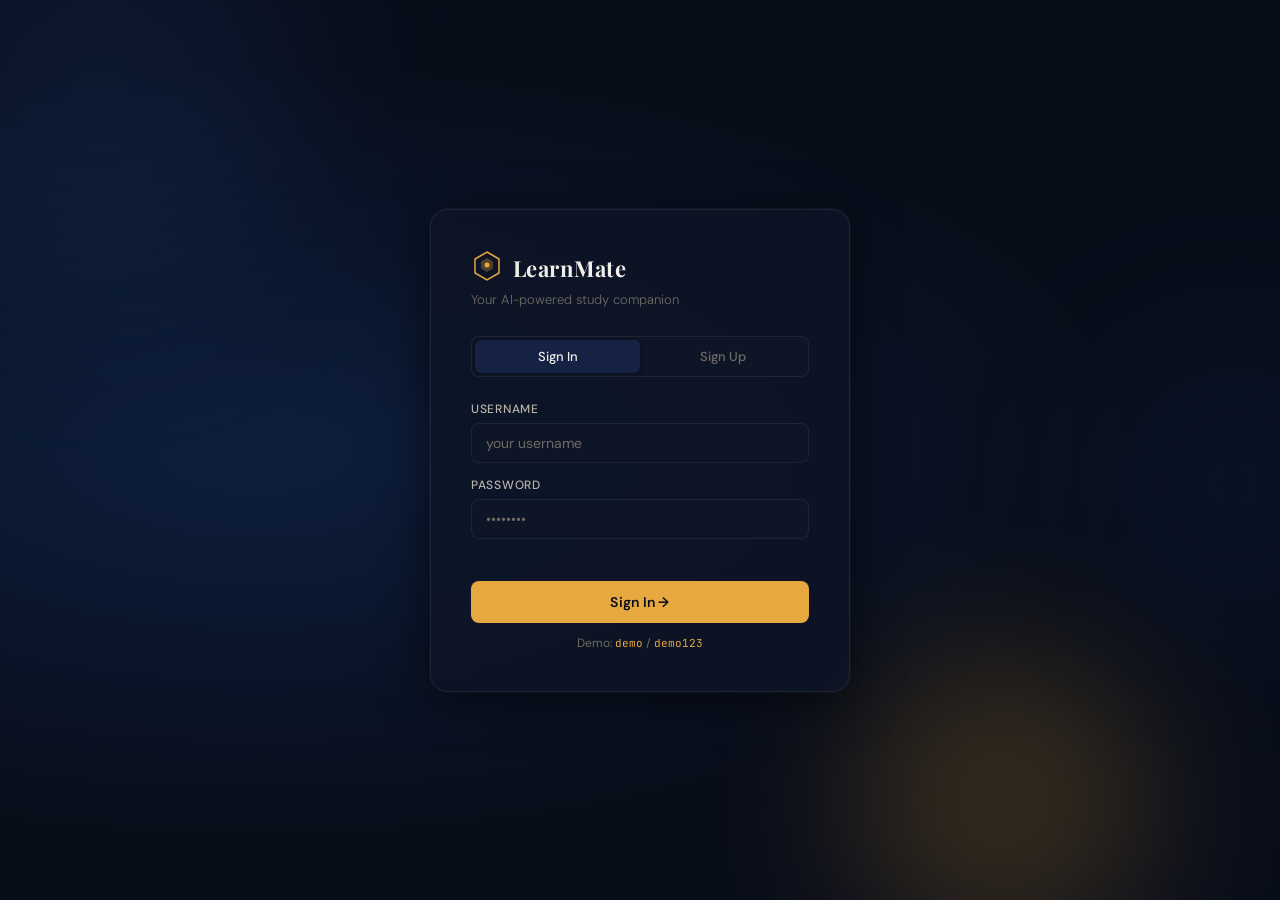
==== commit 5e8281bd: "Remove unused buttons from sidebar Removed quiz, summarizer, and progress buttons from the sidebar." ====
--- a/index.html
+++ b/index.html
@@ -106,22 +106,9 @@
           <svg width="16" height="16" viewBox="0 0 24 24" fill="none" stroke="currentColor" stroke-width="1.8"><circle cx="12" cy="12" r="9"/><polyline points="12 6 12 12 16 14"/></svg>
           Focus Timer
         </button>
-        
-        <button class="sidebar-item" onclick="setMode('quiz')">
-            <svg width="16" height="16" viewBox="0 0 24 24" fill="none" stroke="currentColor" stroke-width="1.8"><circle cx="12" cy="12" r="10"/><path d="M9.09 9a3 3 0 015.83 1c0 2-3 3-3 3"/><line x1="12" y1="17" x2="12.01" y2="17"/></svg>
-            Quiz Mode
-        </button>
         <button class="sidebar-item" onclick="setMode('notes')">
             <svg width="16" height="16" viewBox="0 0 24 24" fill="none" stroke="currentColor" stroke-width="1.8"><path d="M14 2H6a2 2 0 00-2 2v16a2 2 0 002 2h12a2 2 0 002-2V8z"/><polyline points="14 2 14 8 20 8"/><line x1="16" y1="13" x2="8" y2="13"/><line x1="16" y1="17" x2="8" y2="17"/></svg>
             Notes
-        </button>
-        <button class="sidebar-item" onclick="setMode('summarizer')">
-            <svg width="16" height="16" viewBox="0 0 24 24" fill="none" stroke="currentColor" stroke-width="1.8"><line x1="21" y1="10" x2="7" y2="10"/><line x1="21" y1="6" x2="3" y2="6"/><line x1="21" y1="14" x2="3" y2="14"/><line x1="21" y1="18" x2="7" y2="18"/></svg>
-            Summarizer
-        </button>
-        <button class="sidebar-item" onclick="setMode('progrss')">
-            <svg width="16" height="16" viewBox="0 0 24 24" fill="none" stroke="currentColor" stroke-width="1.8"><line x1="18" y1="20" x2="18" y2="10"/><line x1="12" y1="20" x2="12" y2="4"/><line x1="6" y1="20" x2="6" y2="14"/></svg>
-            Progress
         </button>
 
       </div>
